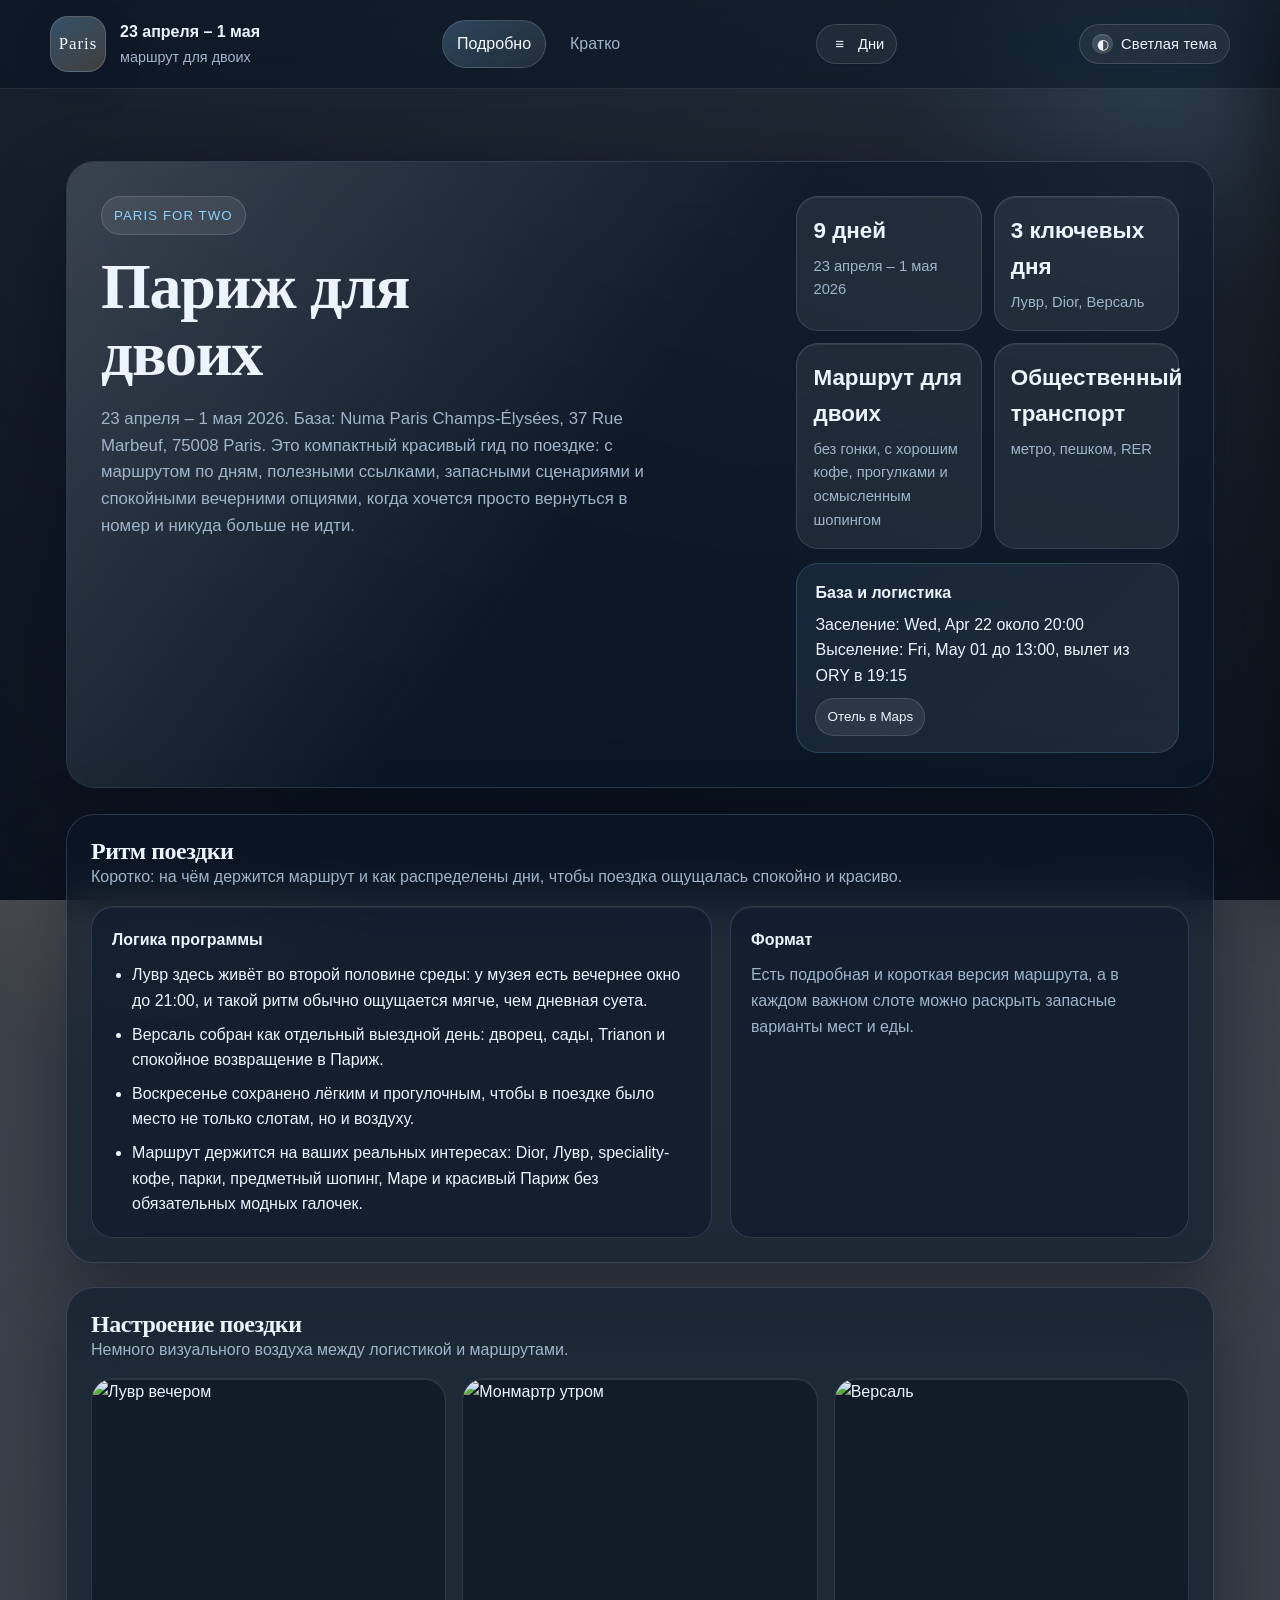
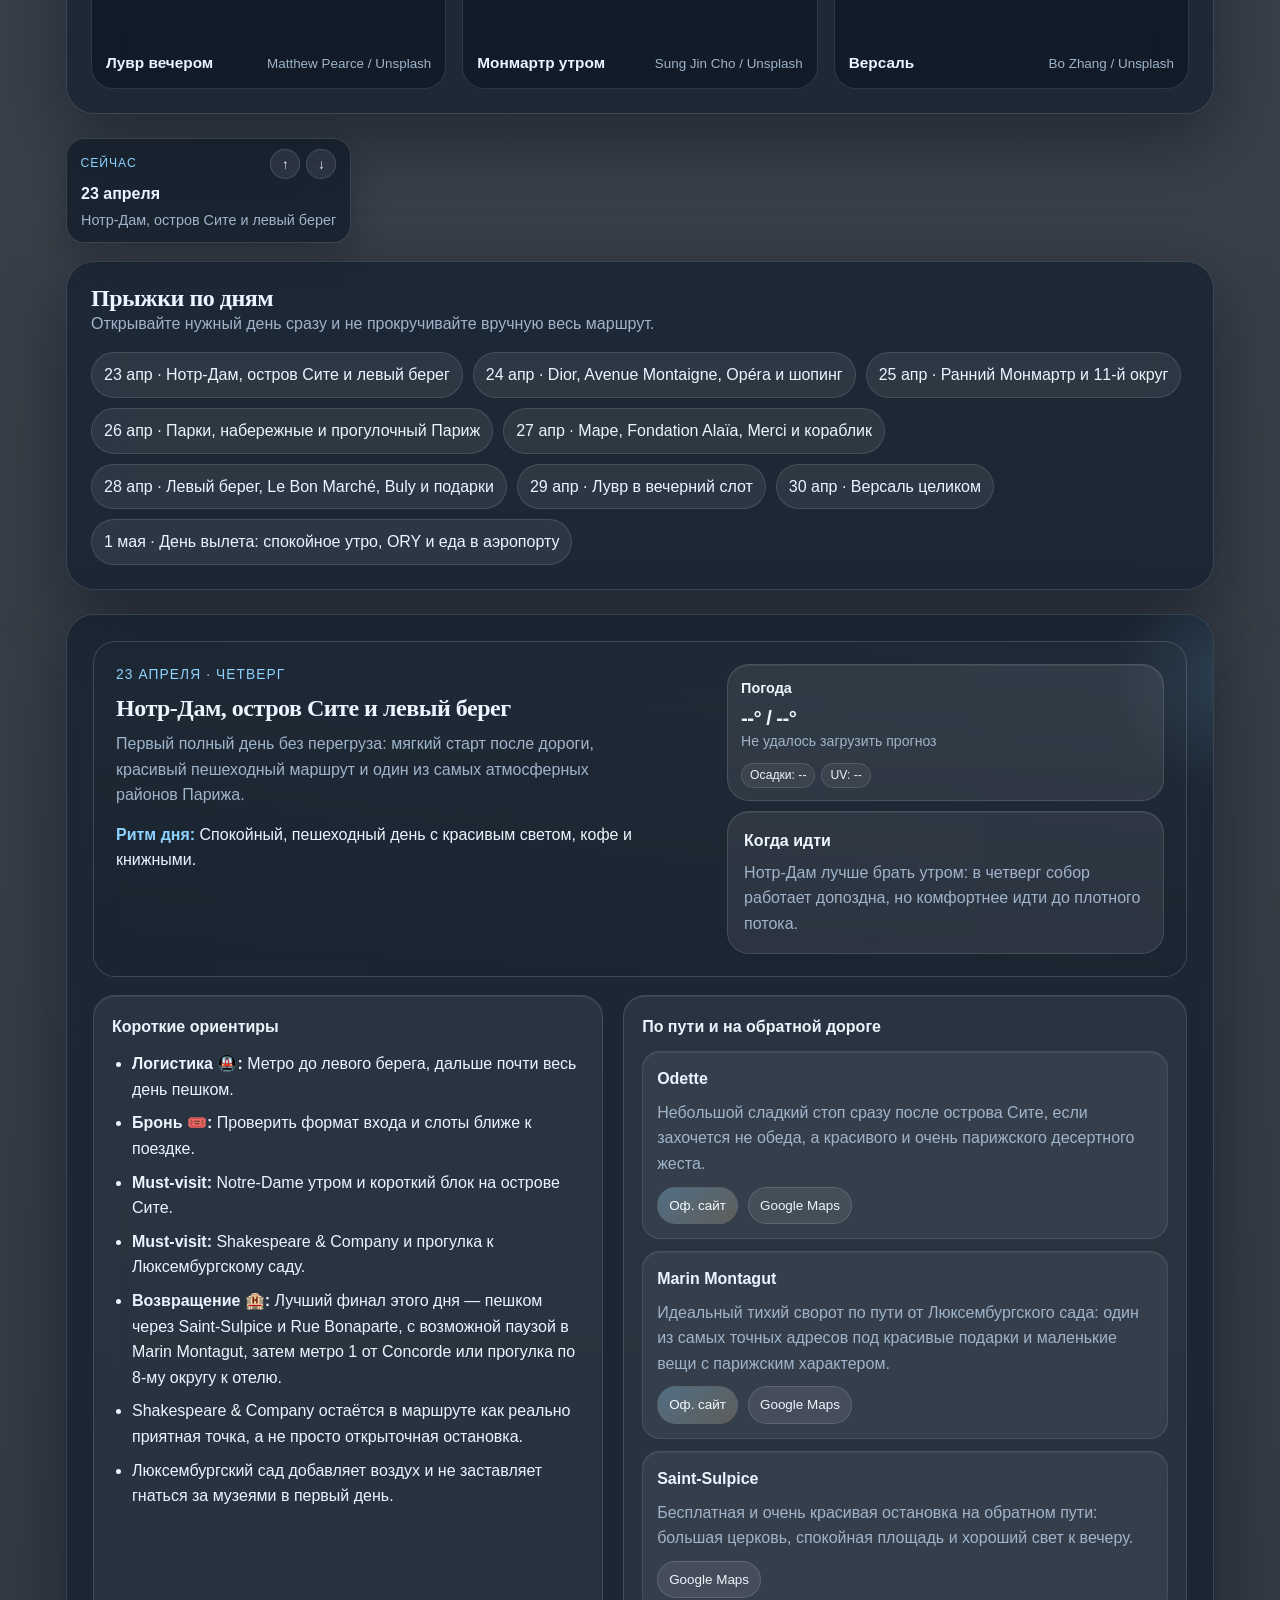
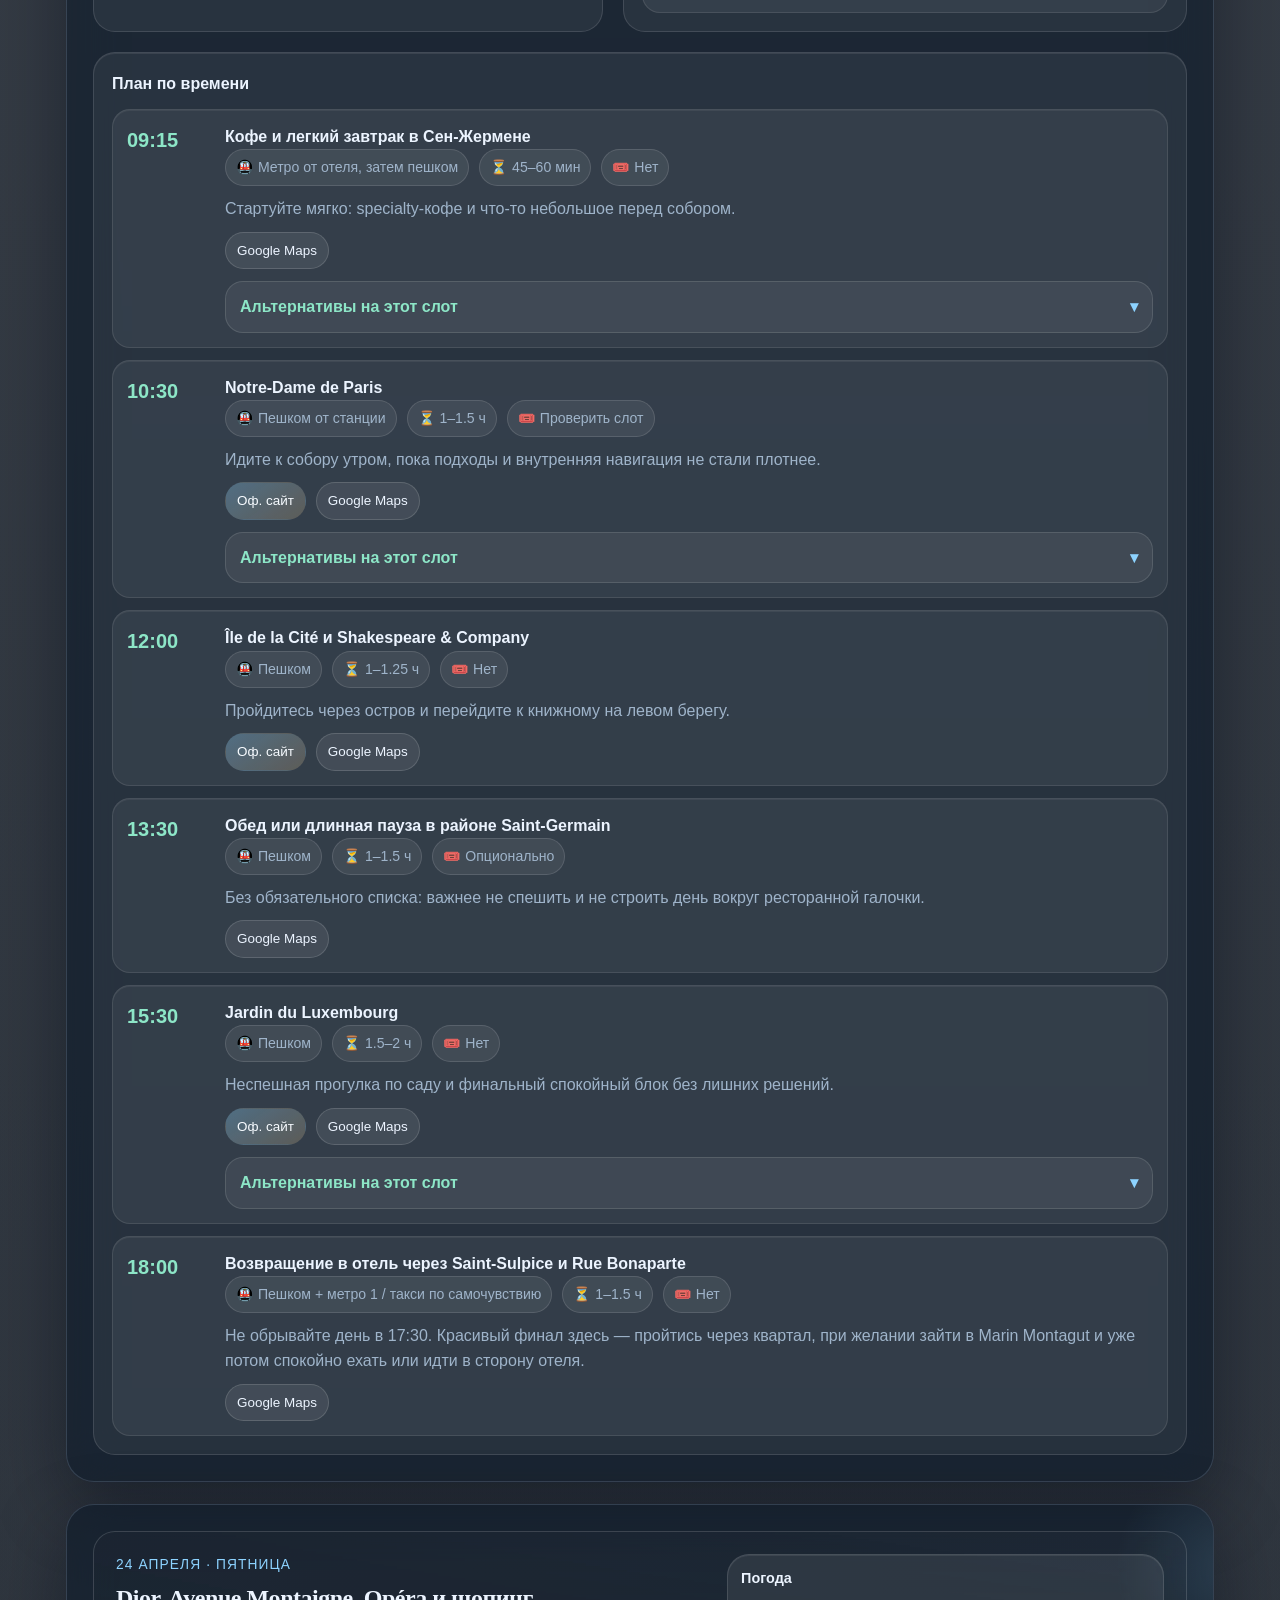
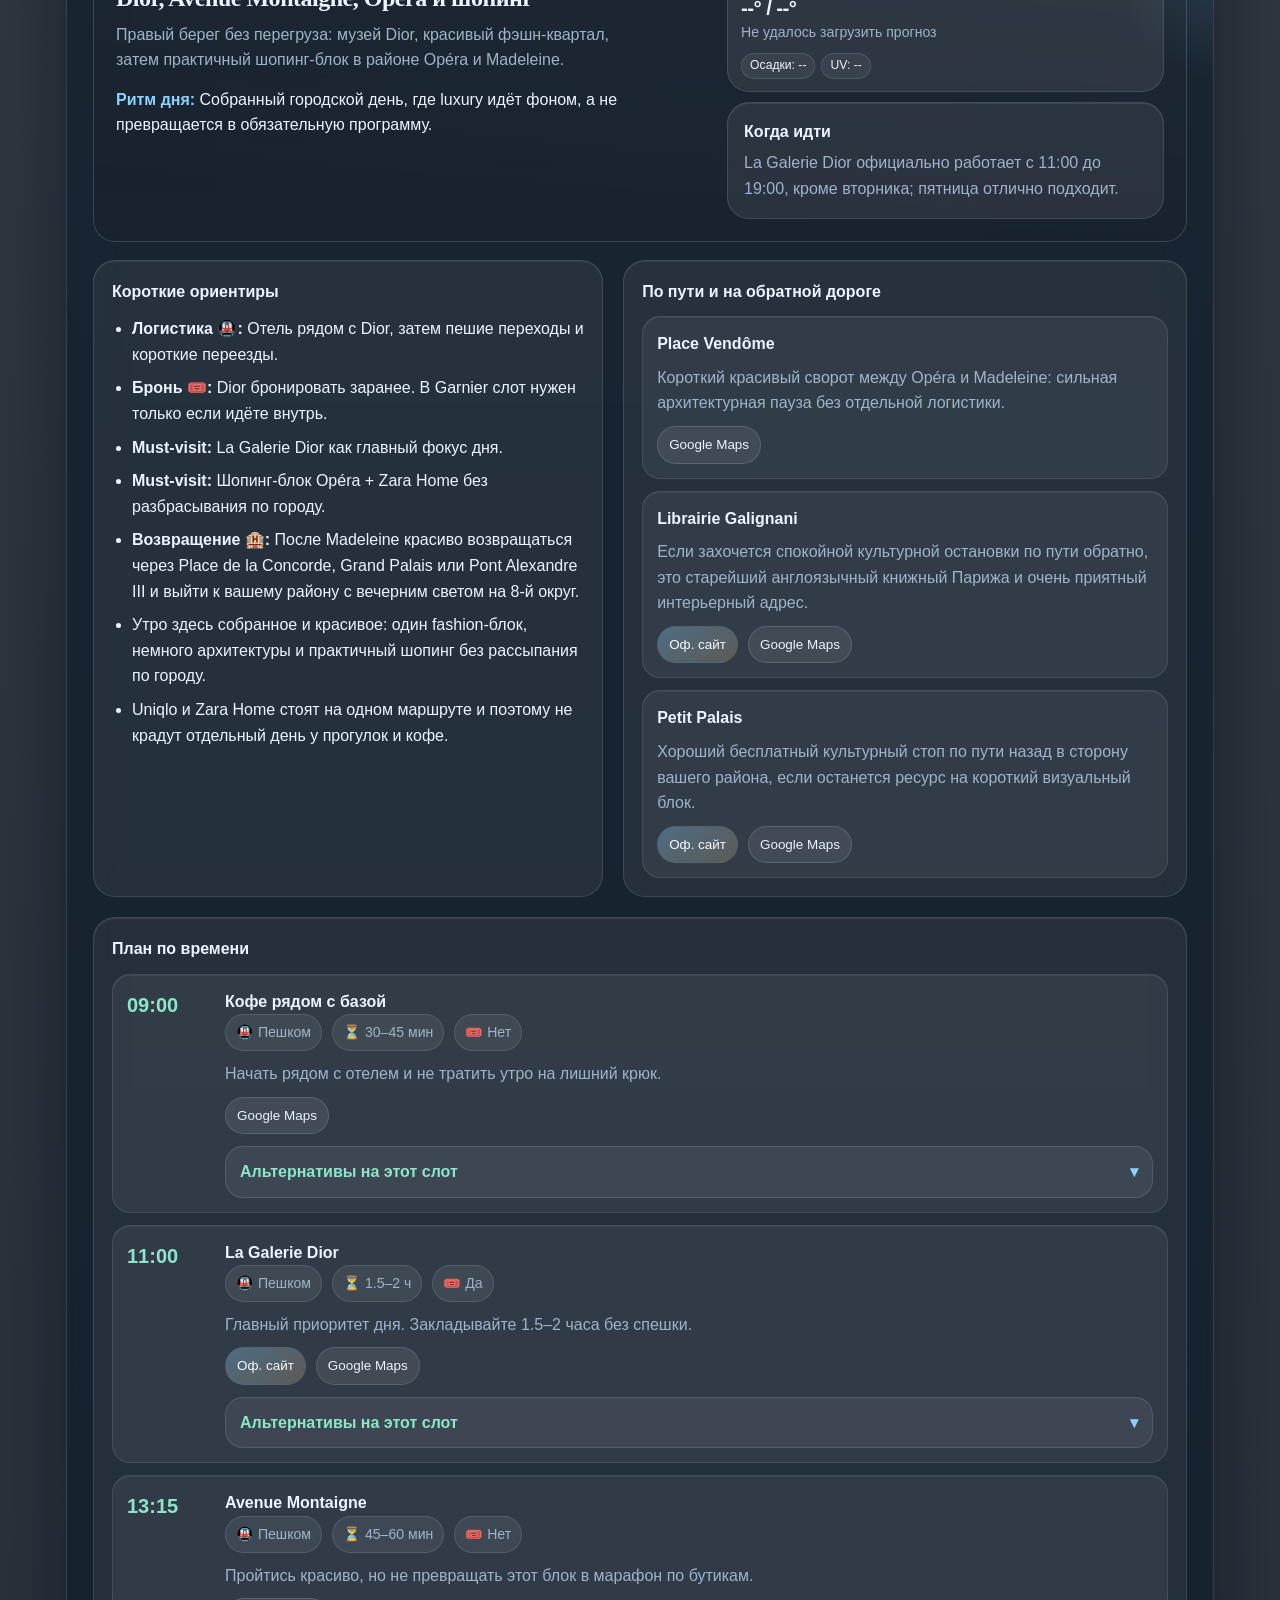
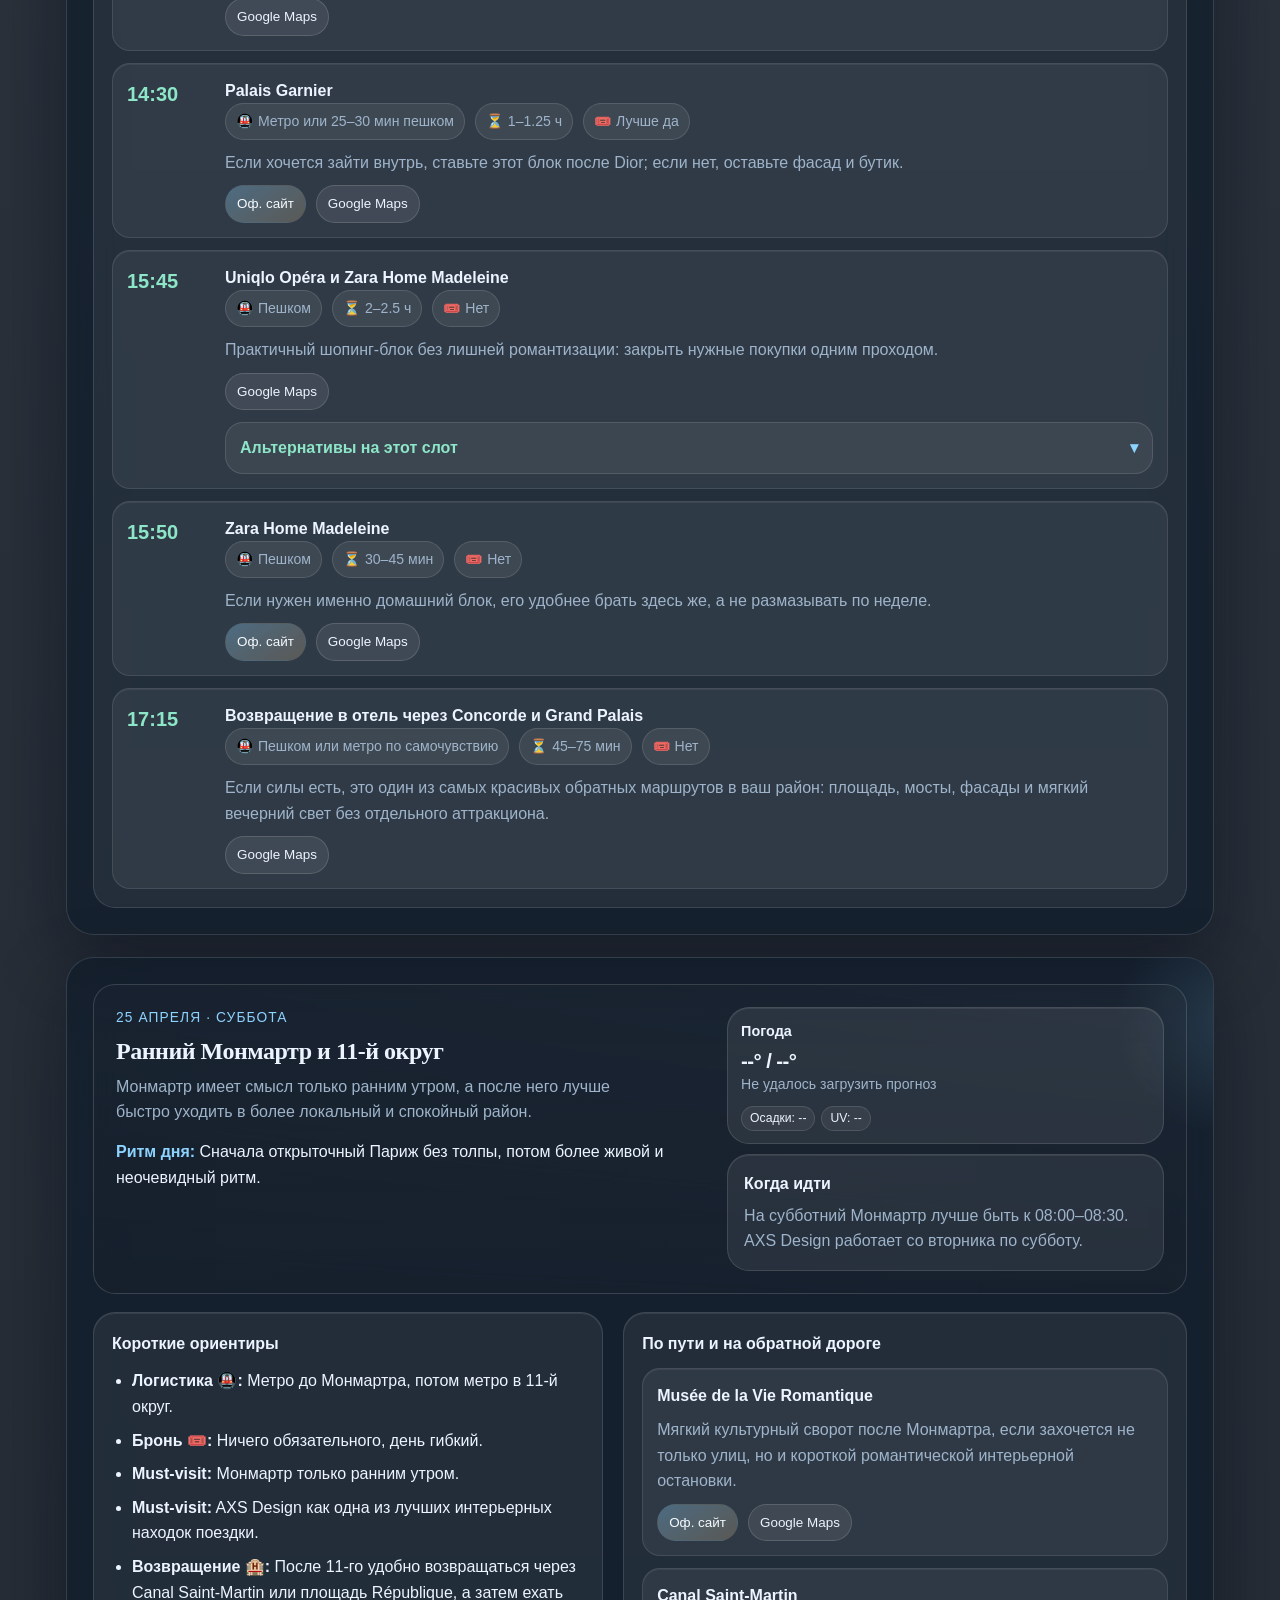
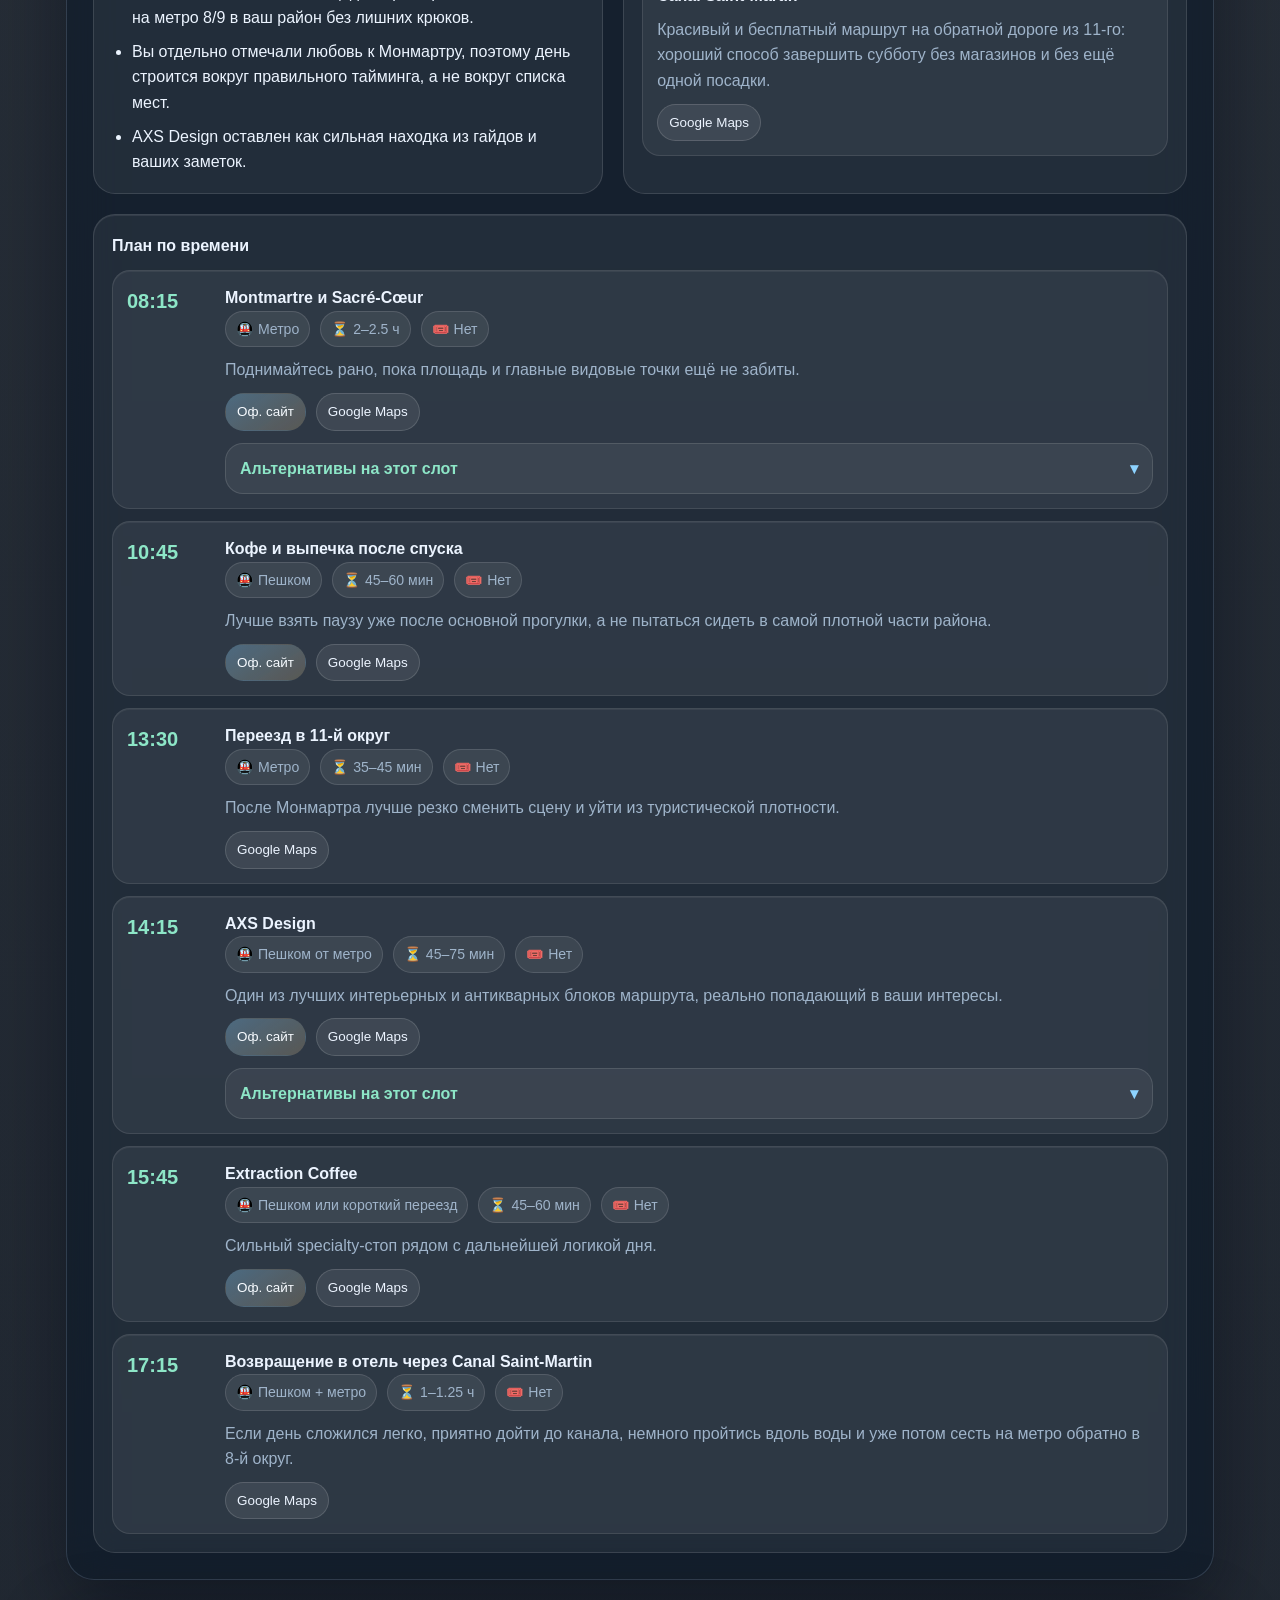
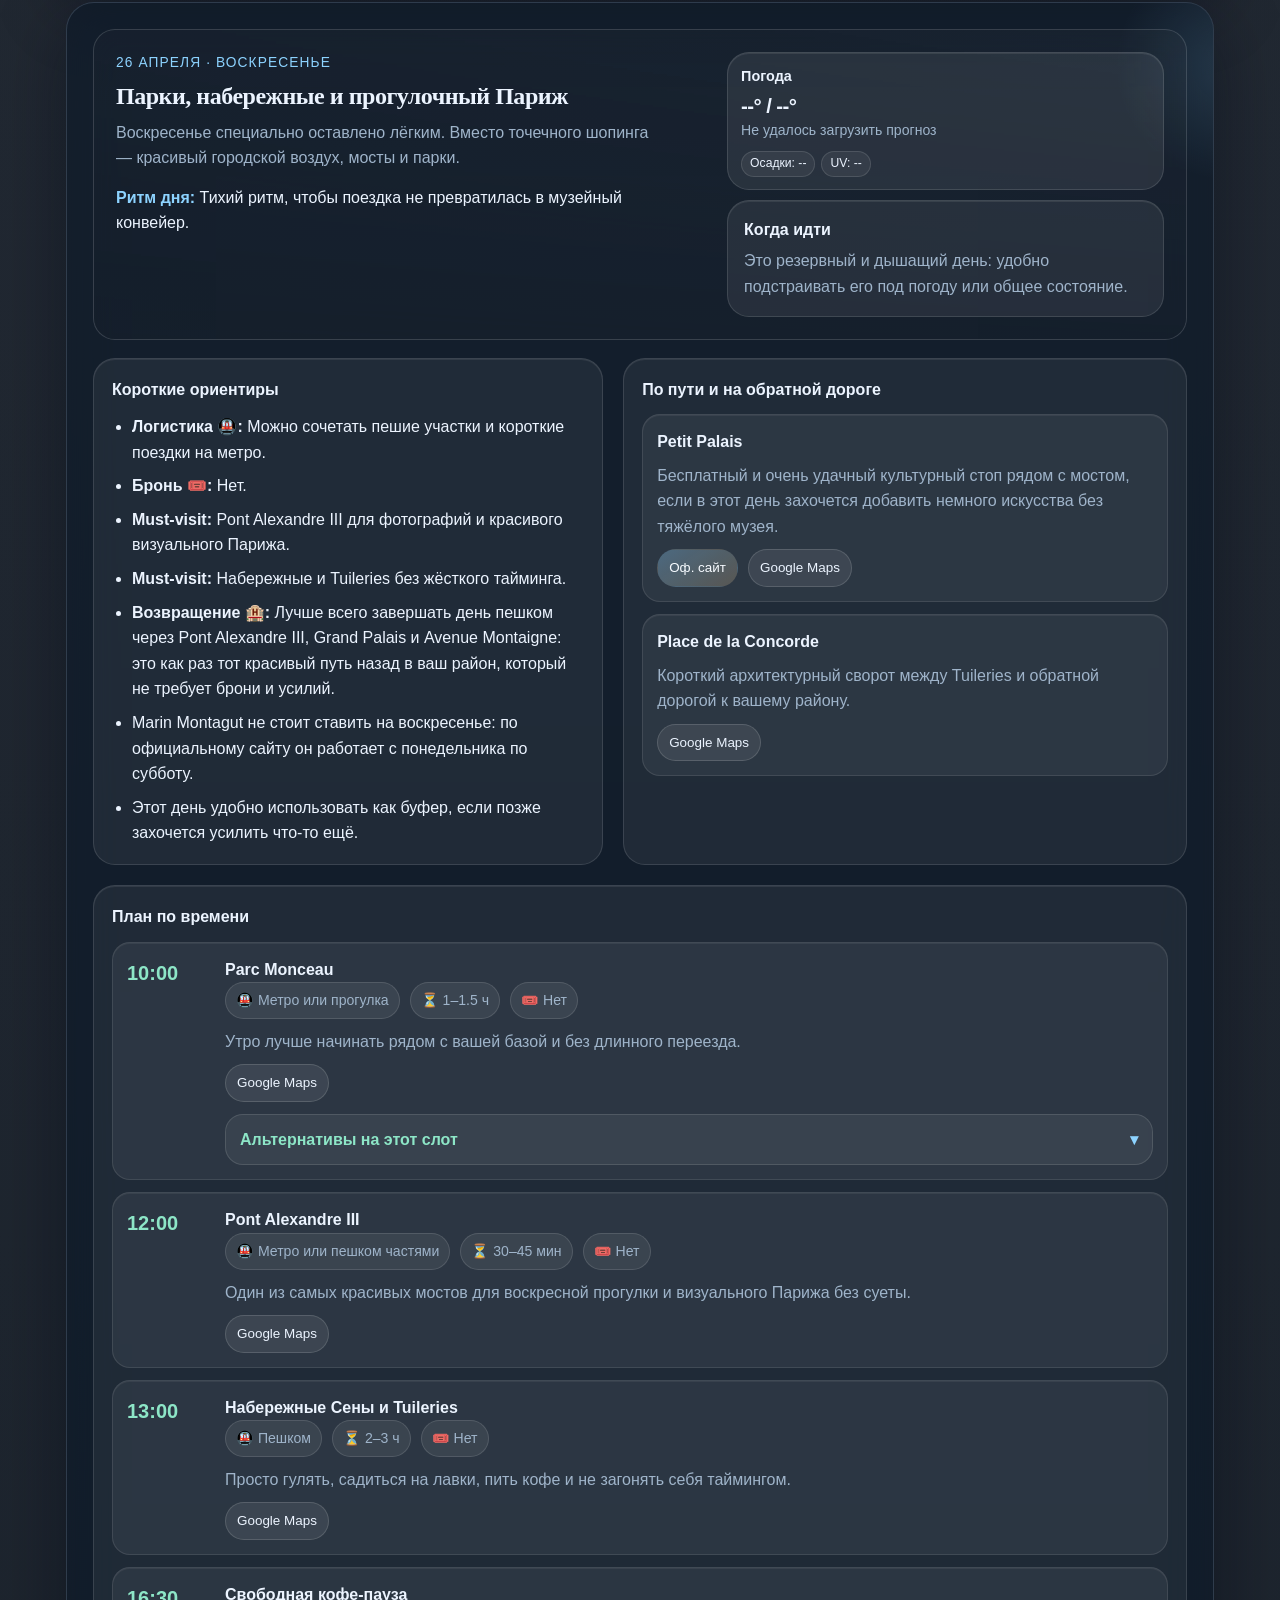
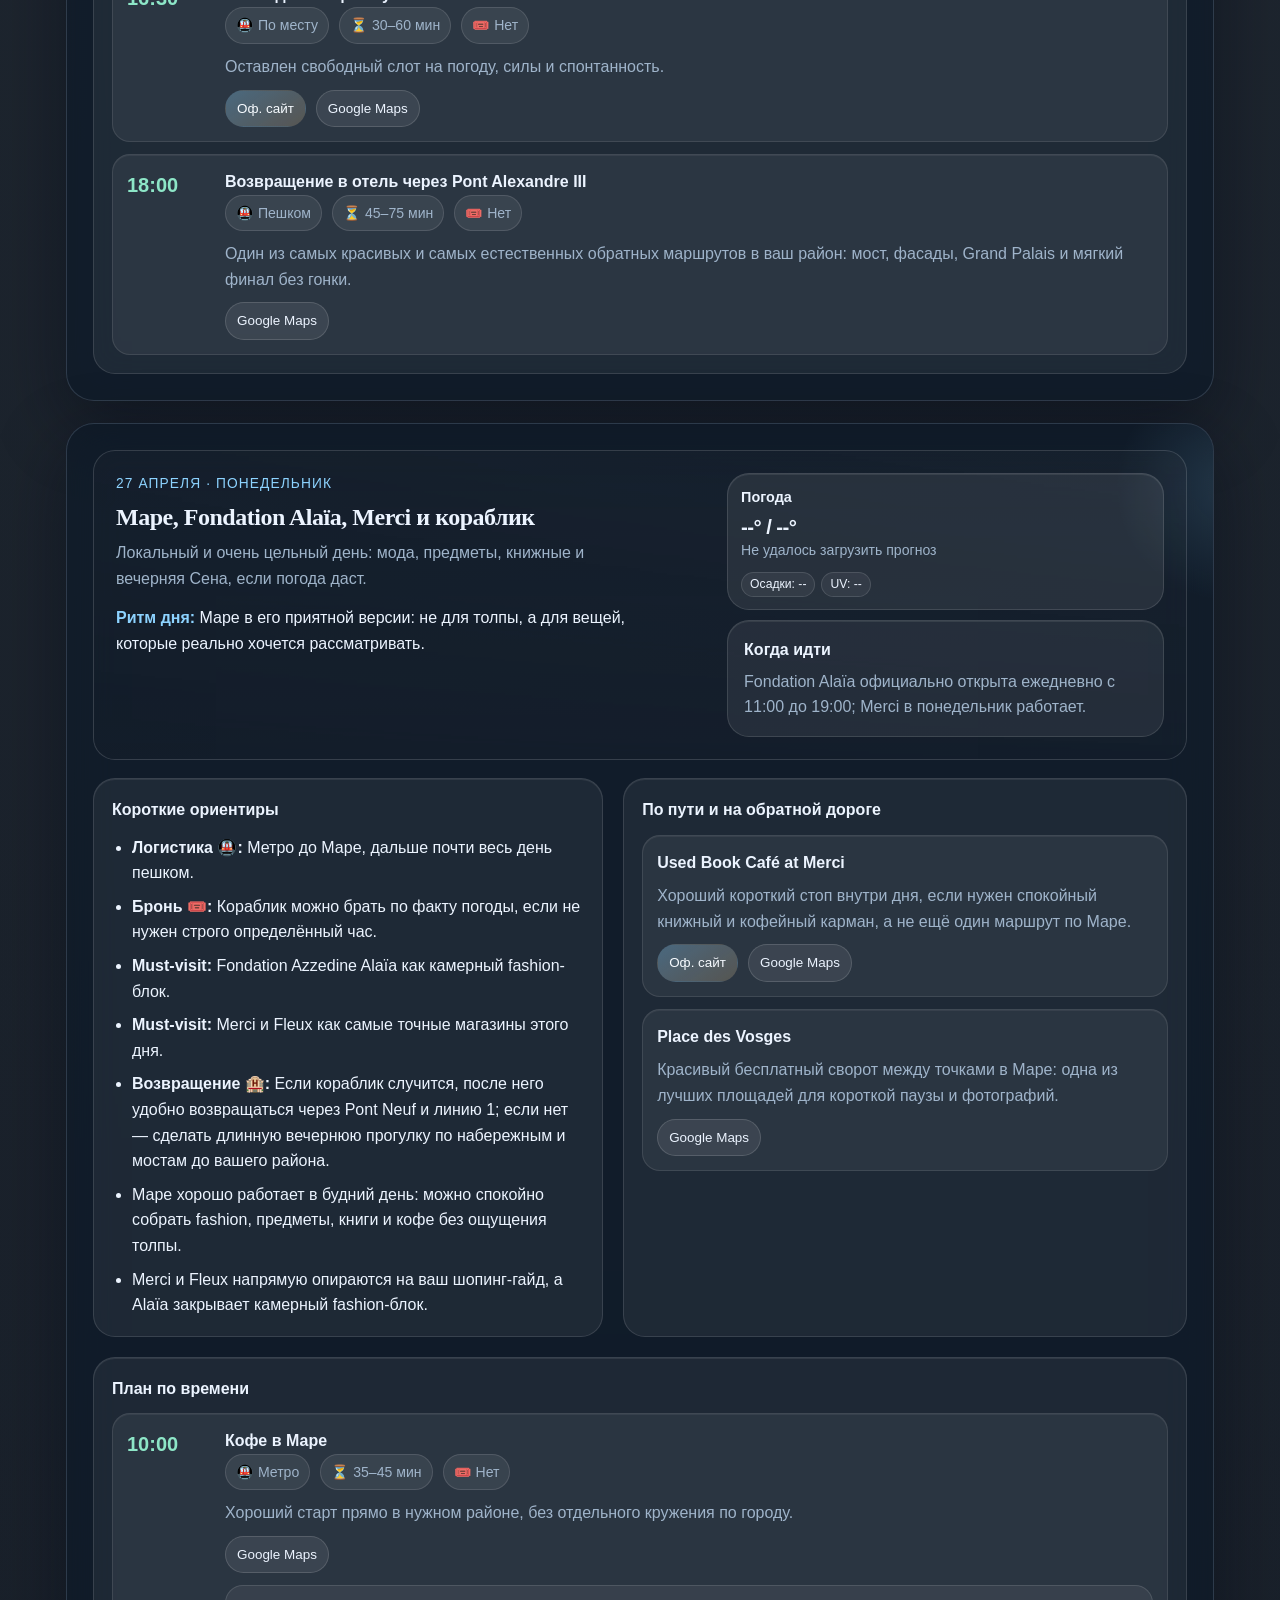
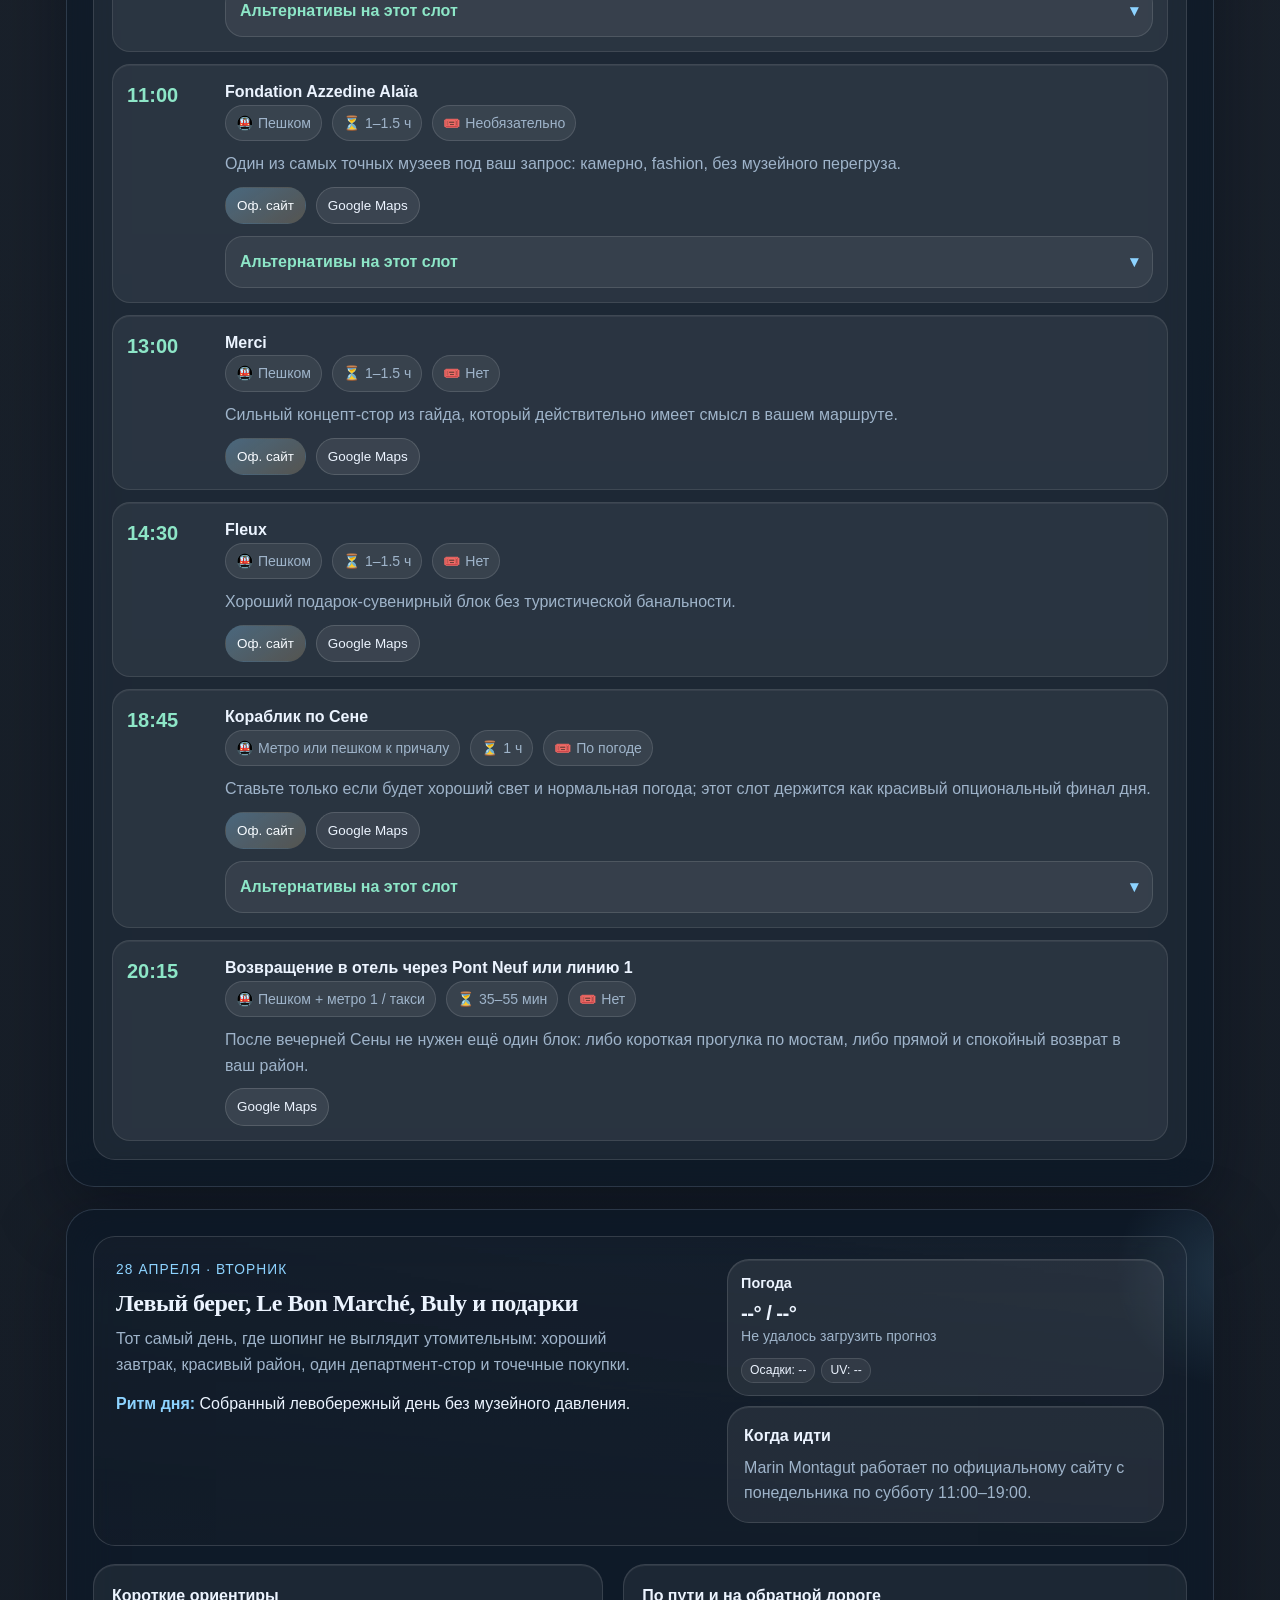
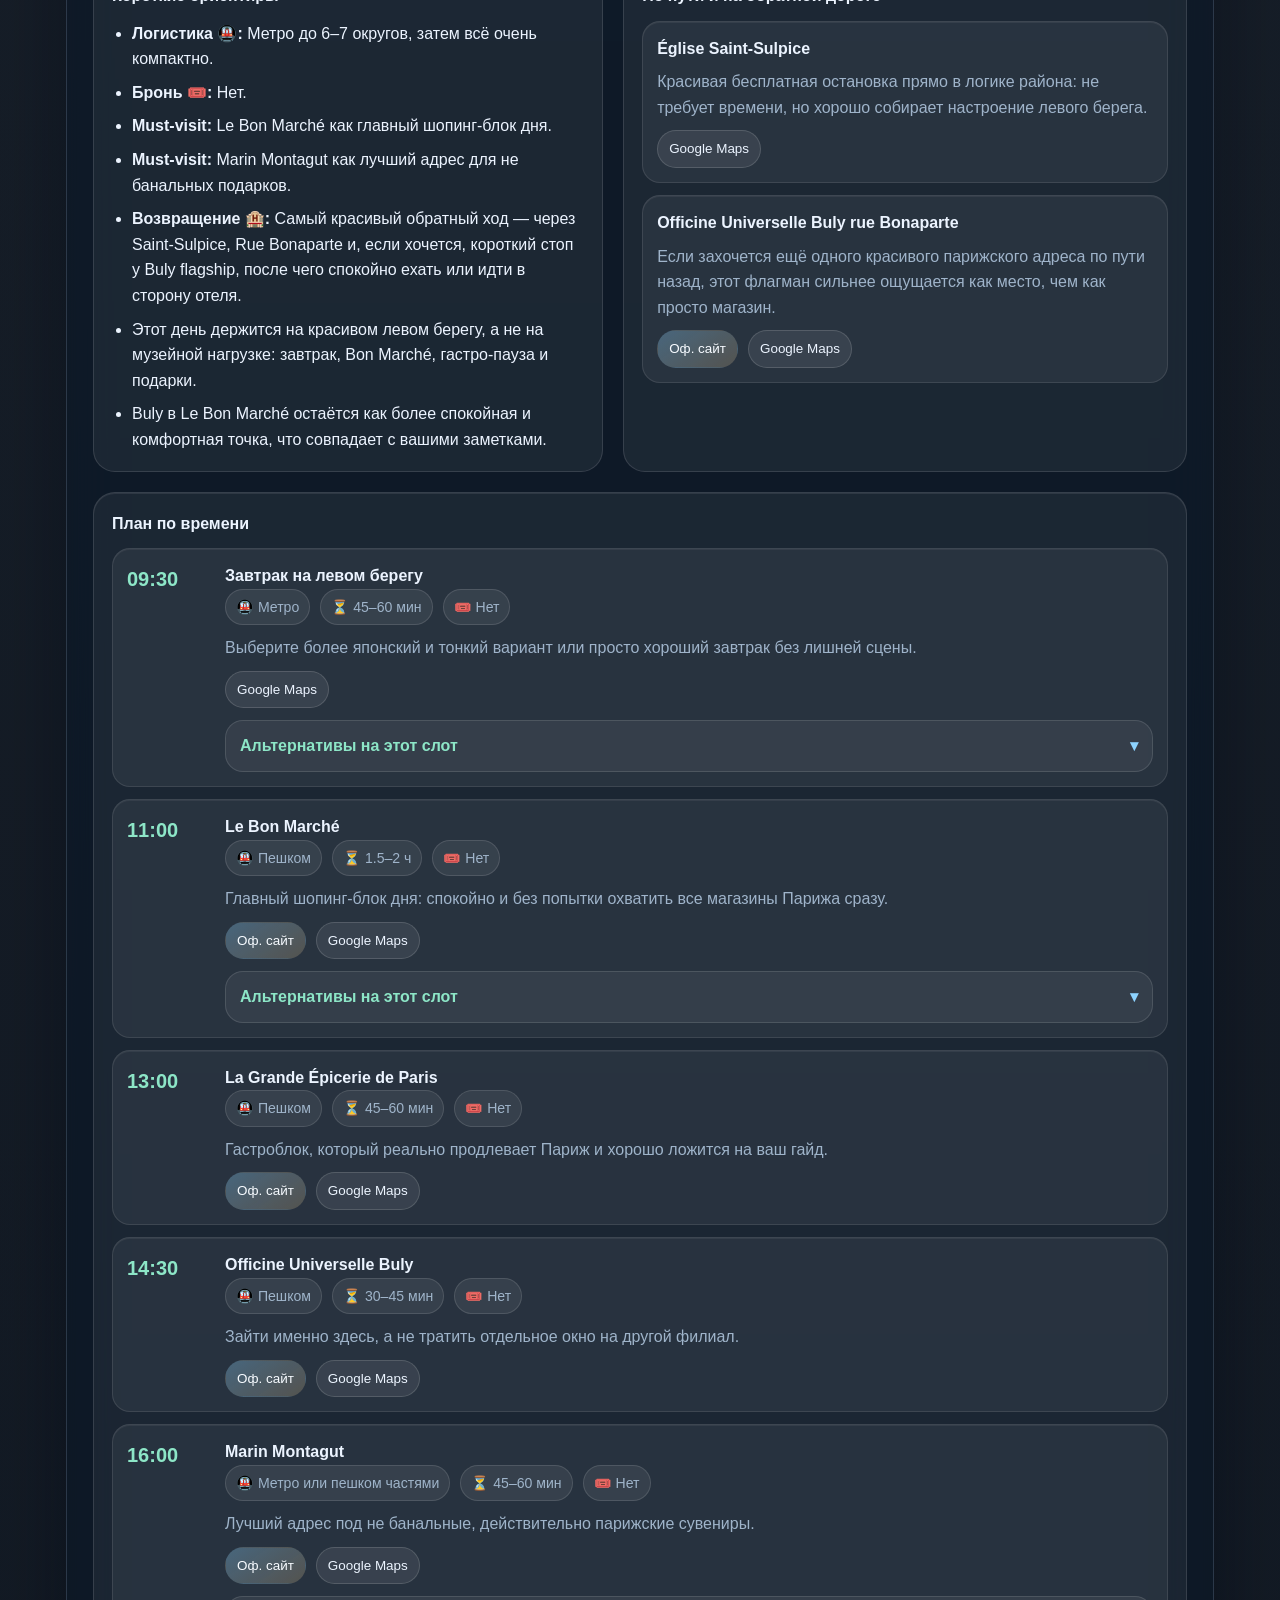
==== paris_trip_site/index.html @ b342faf4 "Prepare Paris trip site for GitHub Pages" ====
<!doctype html>
<html lang="ru">
<head>
  <meta charset="utf-8">
  <meta name="viewport" content="width=device-width, initial-scale=1">
  <title>Париж 23 апреля – 1 мая 2026 — подробный маршрут</title>
  <meta name="description" content="Подробный маршрут по Парижу на 23 апреля – 1 мая 2026: музеи, прогулки, кофе, шопинг, Версаль, день вылета и полезные ссылки.">
  <meta name="robots" content="noindex, nofollow, noarchive, nosnippet, noimageindex, notranslate">
  <meta name="googlebot" content="noindex, nofollow, noarchive, nosnippet, noimageindex">
  <meta name="referrer" content="no-referrer">
  <meta name="color-scheme" content="dark light">
  <meta name="theme-color" content="#0f1722" media="(prefers-color-scheme: dark)">
  <meta name="theme-color" content="#f7efe7" media="(prefers-color-scheme: light)">
  <meta property="og:title" content="Париж 23 апреля – 1 мая 2026">
  <meta property="og:description" content="Личный гид по Парижу: маршрут для двоих, музеи, прогулки, кофе, шопинг и Версаль.">
  <meta property="og:type" content="website">
  <meta property="og:locale" content="ru_RU">
  <link rel="icon" href="favicon.svg" type="image/svg+xml">
  <script>
    (function () {
      try {
        document.documentElement.dataset.theme = localStorage.getItem("paris-theme") || "dark";
      } catch (error) {
        document.documentElement.dataset.theme = "dark";
      }
    })();
  </script>
  <link rel="stylesheet" href="styles.css">
</head>
<body data-view="detailed">
  <div class="site-shell">
    <header class="site-header">
      <div class="nav-wrap">
        <a class="brand" href="index.html">
          <span class="brand-mark">Paris</span>
          <span class="brand-copy">
            <strong>23 апреля – 1 мая</strong>
            <span>маршрут для двоих</span>
          </span>
        </a>
        <nav class="top-nav" aria-label="Разделы">
          <a class="is-active" href="index.html">Подробно</a>
          <a href="route-notes.html">Кратко</a>
        </nav>
        <button class="days-toggle" type="button" id="days-toggle" aria-label="Открыть меню по дням" aria-controls="days-drawer">
          <span class="days-toggle-icon" aria-hidden="true">≡</span>
          <span class="days-toggle-text">Дни</span>
        </button>
        <button class="theme-toggle" type="button" id="theme-toggle" aria-label="Переключить тему">
          <span class="theme-toggle-icon" aria-hidden="true">◐</span>
          <span class="theme-toggle-text">Светлая тема</span>
        </button>
      </div>
    </header>

    <main id="app"></main>
  </div>

  <script src="trip-data.js"></script>
  <script src="app.js"></script>
</body>
</html>
---- paris_trip_site/styles.css ----
:root {
  --bg: #07111d;
  --bg-2: #0d1b2b;
  --card: rgba(12, 24, 39, 0.56);
  --card-strong: rgba(16, 29, 47, 0.72);
  --line: rgba(201, 223, 255, 0.16);
  --line-strong: rgba(201, 223, 255, 0.28);
  --text: #ecf4ff;
  --muted: #9fb4ca;
  --accent: #8dd3ff;
  --accent-2: #f1c78a;
  --accent-3: #8de6c7;
  --shadow: 0 24px 70px rgba(1, 8, 20, 0.42);
  --radius-xl: 28px;
  --radius-lg: 22px;
  --radius-md: 16px;
  --radius-sm: 12px;
  --max: 1180px;
}

:root[data-theme="light"] {
  --bg: #f4efe8;
  --bg-2: #efe4d5;
  --card: rgba(255, 250, 244, 0.74);
  --card-strong: rgba(255, 247, 239, 0.9);
  --line: rgba(95, 58, 34, 0.24);
  --line-strong: rgba(95, 58, 34, 0.34);
  --text: #241914;
  --muted: #66544b;
  --accent: #6daee6;
  --accent-2: #d8a16d;
  --accent-3: #295b50;
  --shadow: 0 24px 60px rgba(62, 31, 18, 0.12);
}

* {
  box-sizing: border-box;
}

html {
  scroll-behavior: smooth;
}

body {
  margin: 0;
  color: var(--text);
  background:
    linear-gradient(180deg, rgba(3, 10, 20, 0.34), rgba(3, 10, 20, 0.8)),
    radial-gradient(circle at 16% 18%, rgba(141, 211, 255, 0.16), transparent 0 28%),
    radial-gradient(circle at 88% 14%, rgba(241, 199, 138, 0.12), transparent 0 24%),
    linear-gradient(180deg, rgba(7, 17, 29, 0.65), rgba(7, 17, 29, 0.92)),
    url("https://images.unsplash.com/photo-1502602898657-3e91760cbb34?auto=format&fit=crop&w=2000&q=80") center / cover fixed no-repeat;
  font-family: "Avenir Next", "Segoe UI", "Helvetica Neue", Arial, sans-serif;
  line-height: 1.6;
  min-height: 100vh;
  overflow-x: hidden;
}

:root[data-theme="light"] body {
  background:
    linear-gradient(180deg, rgba(255, 249, 242, 0.3), rgba(241, 232, 218, 0.68)),
    radial-gradient(circle at 16% 18%, rgba(109, 174, 230, 0.18), transparent 0 28%),
    radial-gradient(circle at 88% 14%, rgba(216, 161, 109, 0.14), transparent 0 24%),
    linear-gradient(180deg, rgba(244, 239, 232, 0.62), rgba(234, 220, 202, 0.82)),
    url("https://images.unsplash.com/photo-1499856871958-5b9627545d1a?auto=format&fit=crop&w=2000&q=80") center / cover fixed no-repeat;
}

body::before,
body::after {
  content: "";
  position: fixed;
  inset: auto;
  width: 36rem;
  height: 36rem;
  border-radius: 50%;
  filter: blur(24px);
  opacity: 0.72;
  pointer-events: none;
  z-index: 0;
  animation: drift 18s ease-in-out infinite alternate;
}

body::before {
  top: -12rem;
  right: -10rem;
  background: radial-gradient(circle, rgba(141, 211, 255, 0.34), transparent 62%);
}

:root[data-theme="light"] body::before {
  background: radial-gradient(circle, rgba(109, 174, 230, 0.28), transparent 62%);
}

body::after {
  bottom: -14rem;
  left: -8rem;
  background: radial-gradient(circle, rgba(241, 199, 138, 0.24), transparent 60%);
  animation-duration: 22s;
}

:root[data-theme="light"] body::after {
  background: radial-gradient(circle, rgba(216, 161, 109, 0.22), transparent 60%);
}

body > .site-shell::before {
  content: "";
  position: fixed;
  inset: 0;
  background:
    linear-gradient(180deg, rgba(4, 12, 24, 0.26), rgba(4, 12, 24, 0.78)),
    linear-gradient(90deg, rgba(8, 18, 32, 0.54), rgba(8, 18, 32, 0.24));
  pointer-events: none;
  z-index: -1;
}

:root[data-theme="light"] body > .site-shell::before {
  background:
    linear-gradient(180deg, rgba(255, 248, 240, 0.22), rgba(244, 236, 225, 0.62)),
    linear-gradient(90deg, rgba(255, 248, 240, 0.16), rgba(255, 248, 240, 0.02));
}

a {
  color: inherit;
  text-decoration: none;
}

.site-shell {
  position: relative;
  z-index: 1;
}

.site-header {
  position: sticky;
  top: 0;
  z-index: 40;
  backdrop-filter: blur(24px) saturate(160%);
  -webkit-backdrop-filter: blur(24px) saturate(160%);
  background: rgba(7, 16, 28, 0.46);
  border-bottom: 1px solid rgba(201, 223, 255, 0.12);
}

.nav-wrap,
.page-wrap {
  width: min(calc(100% - 32px), var(--max));
  margin: 0 auto;
}

.nav-wrap {
  display: flex;
  align-items: center;
  justify-content: space-between;
  gap: 16px;
  padding: 16px 0;
  flex-wrap: wrap;
}

.brand {
  display: inline-flex;
  align-items: center;
  gap: 14px;
}

.brand-mark {
  display: inline-flex;
  align-items: center;
  justify-content: center;
  width: 56px;
  height: 56px;
  border-radius: 18px;
  background: linear-gradient(145deg, rgba(141, 211, 255, 0.3), rgba(241, 199, 138, 0.22));
  color: #f5fbff;
  font-family: "Iowan Old Style", "Palatino Linotype", "Book Antiqua", serif;
  font-size: 1.05rem;
  letter-spacing: 0.06em;
  box-shadow: 0 14px 32px rgba(5, 15, 30, 0.34);
  border: 1px solid rgba(255, 255, 255, 0.16);
}

.brand-copy {
  display: grid;
  gap: 2px;
}

.brand-copy strong {
  font-size: 1rem;
}

.brand-copy span {
  color: var(--muted);
  font-size: 0.9rem;
}

.top-nav {
  display: flex;
  align-items: center;
  gap: 10px;
  flex-wrap: wrap;
}

.top-nav a {
  padding: 10px 14px;
  border-radius: 999px;
  color: var(--muted);
  transition: transform 180ms ease, background 180ms ease, color 180ms ease;
}

.top-nav a:hover,
.top-nav a:focus-visible {
  background: rgba(255, 255, 255, 0.08);
  color: var(--text);
  transform: translateY(-1px);
}

.top-nav a.is-active {
  background: linear-gradient(145deg, rgba(141, 211, 255, 0.24), rgba(255, 255, 255, 0.08));
  color: #f5fbff;
  border: 1px solid rgba(255, 255, 255, 0.14);
}

:root[data-theme="light"] .site-header {
  background: rgba(251, 247, 241, 0.5);
  border-bottom: 1px solid rgba(95, 58, 34, 0.08);
}

:root[data-theme="light"] .brand-mark {
  background: linear-gradient(145deg, rgba(109, 174, 230, 0.3), rgba(216, 161, 109, 0.24));
  color: #fffaf5;
  border-color: rgba(255, 255, 255, 0.28);
}

:root[data-theme="light"] .top-nav a:hover,
:root[data-theme="light"] .top-nav a:focus-visible {
  background: rgba(255, 255, 255, 0.58);
}

:root[data-theme="light"] .top-nav a.is-active {
  background: linear-gradient(145deg, rgba(109, 174, 230, 0.22), rgba(255, 255, 255, 0.7));
  color: #241914;
  border: 1px solid rgba(95, 58, 34, 0.1);
}

.theme-toggle {
  display: inline-flex;
  align-items: center;
  gap: 8px;
  padding: 9px 12px;
  border-radius: 999px;
  border: 1px solid rgba(255, 255, 255, 0.14);
  background: rgba(255, 255, 255, 0.08);
  color: var(--text);
  cursor: pointer;
  transition: transform 180ms ease, background 180ms ease, border-color 180ms ease, box-shadow 180ms ease;
  backdrop-filter: blur(18px) saturate(140%);
  -webkit-backdrop-filter: blur(18px) saturate(140%);
  letter-spacing: 0.01em;
}

.theme-toggle:hover,
.theme-toggle:focus-visible {
  transform: translateY(-1px);
  background: rgba(255, 255, 255, 0.14);
  border-color: rgba(141, 211, 255, 0.34);
  box-shadow: 0 10px 24px rgba(0, 9, 20, 0.24);
}

.theme-toggle-icon {
  display: inline-flex;
  align-items: center;
  justify-content: center;
  width: 1.3rem;
  height: 1.3rem;
  border-radius: 999px;
  background: linear-gradient(145deg, rgba(141, 211, 255, 0.22), rgba(241, 199, 138, 0.18));
  font-size: 0.86rem;
  box-shadow: inset 0 1px 0 rgba(255, 255, 255, 0.18);
}

.theme-toggle-text {
  white-space: nowrap;
  font-size: 0.92rem;
}

:root[data-theme="light"] .theme-toggle {
  border-color: rgba(95, 58, 34, 0.12);
  background: rgba(255, 255, 255, 0.58);
}

:root[data-theme="light"] .theme-toggle:hover,
:root[data-theme="light"] .theme-toggle:focus-visible {
  background: rgba(255, 255, 255, 0.78);
  border-color: rgba(109, 174, 230, 0.28);
  box-shadow: 0 10px 24px rgba(62, 31, 18, 0.12);
}

.days-toggle {
  display: none;
  align-items: center;
  gap: 8px;
  padding: 9px 12px;
  border-radius: 999px;
  border: 1px solid rgba(255, 255, 255, 0.14);
  background: rgba(255, 255, 255, 0.08);
  color: var(--text);
  cursor: pointer;
  transition: transform 180ms ease, background 180ms ease, border-color 180ms ease, box-shadow 180ms ease;
  backdrop-filter: blur(18px) saturate(140%);
  -webkit-backdrop-filter: blur(18px) saturate(140%);
}

.days-toggle:hover,
.days-toggle:focus-visible {
  transform: translateY(-1px);
  background: rgba(255, 255, 255, 0.14);
  border-color: rgba(141, 211, 255, 0.34);
  box-shadow: 0 10px 24px rgba(0, 9, 20, 0.24);
}

.days-toggle-icon {
  display: inline-flex;
  align-items: center;
  justify-content: center;
  width: 1.3rem;
  height: 1.3rem;
  font-size: 0.95rem;
}

.days-toggle-text {
  white-space: nowrap;
  font-size: 0.92rem;
}

:root[data-theme="light"] .days-toggle {
  border-color: rgba(95, 58, 34, 0.12);
  background: rgba(255, 255, 255, 0.58);
}

:root[data-theme="light"] .days-toggle:hover,
:root[data-theme="light"] .days-toggle:focus-visible {
  background: rgba(255, 255, 255, 0.78);
  border-color: rgba(109, 174, 230, 0.28);
  box-shadow: 0 10px 24px rgba(62, 31, 18, 0.12);
}

body[data-view="detailed"] .days-toggle {
  display: inline-flex;
}

.days-drawer-backdrop {
  position: fixed;
  inset: 0;
  z-index: 50;
  background: rgba(7, 12, 19, 0.52);
  backdrop-filter: blur(10px);
  -webkit-backdrop-filter: blur(10px);
}

.days-drawer {
  position: fixed;
  inset: 0 0 0 auto;
  z-index: 60;
  width: min(86vw, 360px);
  padding: 18px;
  background: rgba(13, 20, 32, 0.88);
  border-left: 1px solid rgba(255, 255, 255, 0.12);
  box-shadow: -24px 0 60px rgba(0, 0, 0, 0.36);
  transform: translateX(100%);
  transition: transform 220ms ease;
  backdrop-filter: blur(24px) saturate(140%);
  -webkit-backdrop-filter: blur(24px) saturate(140%);
}

.days-drawer[aria-hidden="false"] {
  transform: translateX(0);
}

.days-drawer-head {
  display: flex;
  align-items: center;
  justify-content: space-between;
  gap: 12px;
  margin-bottom: 16px;
}

.days-drawer-head strong {
  font-size: 1rem;
}

.days-drawer-close {
  display: inline-flex;
  align-items: center;
  justify-content: center;
  width: 2rem;
  height: 2rem;
  border: 1px solid rgba(255, 255, 255, 0.12);
  border-radius: 999px;
  background: rgba(255, 255, 255, 0.06);
  color: var(--text);
  cursor: pointer;
}

.days-drawer-list {
  display: grid;
  gap: 10px;
}

.days-drawer-link {
  display: grid;
  gap: 3px;
  padding: 12px 13px;
  border-radius: var(--radius-lg);
  border: 1px solid rgba(255, 255, 255, 0.1);
  background: rgba(255, 255, 255, 0.05);
  color: var(--text);
}

.days-drawer-link span {
  color: var(--muted);
  font-size: 0.82rem;
}

.days-drawer-link strong {
  font-size: 0.95rem;
}

:root[data-theme="light"] .days-drawer-backdrop {
  background: rgba(74, 54, 42, 0.24);
}

:root[data-theme="light"] .days-drawer {
  background: rgba(252, 247, 240, 0.92);
  border-left-color: rgba(95, 58, 34, 0.1);
  box-shadow: -24px 0 60px rgba(70, 44, 29, 0.16);
}

:root[data-theme="light"] .days-drawer-close,
:root[data-theme="light"] .days-drawer-link {
  border-color: rgba(95, 58, 34, 0.1);
  background: rgba(255, 255, 255, 0.66);
}

body.drawer-open {
  overflow: hidden;
}

.page-wrap {
  padding: 36px 0 60px;
}

.hero,
.panel,
.day-card,
.notes-card,
.compact-card {
  background: var(--card);
  border: 1px solid var(--line);
  box-shadow: var(--shadow);
  border-radius: var(--radius-xl);
  backdrop-filter: blur(24px) saturate(135%);
  -webkit-backdrop-filter: blur(24px) saturate(135%);
}

.hero {
  position: relative;
  overflow: hidden;
  padding: 34px;
  margin-bottom: 26px;
}

.hero::before {
  content: "";
  position: absolute;
  inset: 0;
  background:
    linear-gradient(125deg, rgba(255, 255, 255, 0.18), transparent 48%),
    radial-gradient(circle at 78% 20%, rgba(241, 199, 138, 0.14), transparent 0 28%);
  pointer-events: none;
}

.hero-grid {
  position: relative;
  display: grid;
  grid-template-columns: 1.4fr 0.8fr;
  gap: 26px;
}

.eyebrow {
  display: inline-flex;
  align-items: center;
  gap: 8px;
  padding: 8px 12px;
  border-radius: 999px;
  background: rgba(255, 255, 255, 0.08);
  border: 1px solid rgba(255, 255, 255, 0.14);
  color: var(--accent);
  font-size: 0.83rem;
  letter-spacing: 0.08em;
  text-transform: uppercase;
}

.hero h1,
.panel h2,
.day-card h2,
.compact-card h2 {
  margin: 0;
  font-family: "Iowan Old Style", "Palatino Linotype", "Book Antiqua", serif;
  font-weight: 700;
  line-height: 1.05;
  letter-spacing: -0.02em;
}

.hero h1 {
  margin-top: 18px;
  font-size: clamp(2.5rem, 5vw, 4.45rem);
  max-width: 12ch;
}

.hero-lead {
  max-width: 62ch;
  margin: 18px 0 0;
  color: var(--muted);
  font-size: 1.05rem;
}

.hero-sidebar {
  display: grid;
  gap: 14px;
  align-content: start;
}

.stats {
  display: grid;
  grid-template-columns: repeat(2, minmax(0, 1fr));
  gap: 12px;
}

.stat {
  background: rgba(255, 255, 255, 0.07);
  border: 1px solid rgba(255, 255, 255, 0.12);
  border-radius: var(--radius-lg);
  padding: 16px;
  box-shadow: inset 0 1px 0 rgba(255, 255, 255, 0.08);
}

.stat strong {
  display: block;
  font-size: 1.4rem;
}

.stat span {
  display: block;
  margin-top: 6px;
  color: var(--muted);
  font-size: 0.92rem;
}

.hero-note {
  padding: 16px 18px;
  border-radius: var(--radius-lg);
  background: linear-gradient(135deg, rgba(141, 211, 255, 0.08), rgba(255, 255, 255, 0.08));
  border: 1px solid rgba(141, 211, 255, 0.18);
  color: var(--text);
}

.hero-note strong {
  display: block;
  margin-bottom: 6px;
}

.panel {
  padding: 24px;
  margin-bottom: 24px;
}

.panel-header {
  display: flex;
  justify-content: space-between;
  gap: 12px;
  align-items: end;
  margin-bottom: 16px;
}

.panel-header p,
.panel p.muted,
.muted {
  margin: 0;
  color: var(--muted);
}

.chips,
.day-links,
.meta-list,
.jump-nav {
  display: flex;
  flex-wrap: wrap;
  gap: 10px;
}

.chip,
.jump-link,
.mini-pill {
  display: inline-flex;
  align-items: center;
  gap: 8px;
  padding: 9px 12px;
  border-radius: 999px;
  border: 1px solid rgba(255, 255, 255, 0.12);
  background: rgba(255, 255, 255, 0.07);
  color: var(--text);
  transition: transform 180ms ease, border-color 180ms ease, background 180ms ease;
}

.jump-link:hover,
.chip:hover,
.mini-pill:hover {
  transform: translateY(-1px);
  border-color: rgba(141, 211, 255, 0.34);
  background: rgba(255, 255, 255, 0.12);
}

.photo-grid,
.comfort-grid {
  display: grid;
  gap: 16px;
}

.photo-grid {
  grid-template-columns: repeat(3, minmax(0, 1fr));
}

.photo-card {
  margin: 0;
  overflow: hidden;
  border-radius: 22px;
  border: 1px solid rgba(255, 255, 255, 0.12);
  background: rgba(9, 19, 32, 0.58);
  box-shadow: inset 0 1px 0 rgba(255, 255, 255, 0.1);
}

.photo-card img {
  display: block;
  width: 100%;
  height: 260px;
  object-fit: cover;
}

.photo-card figcaption {
  display: flex;
  align-items: center;
  justify-content: space-between;
  gap: 12px;
  padding: 12px 14px;
}

.photo-card figcaption strong {
  font-size: 0.96rem;
}

.photo-card figcaption a {
  color: var(--muted);
  font-size: 0.84rem;
}

.edit-grid {
  display: grid;
  grid-template-columns: 1.15fr 0.85fr;
  gap: 18px;
}

.edit-box {
  padding: 20px;
  border-radius: var(--radius-lg);
  background: var(--card-strong);
  border: 1px solid rgba(255, 255, 255, 0.12);
  box-shadow: inset 0 1px 0 rgba(255, 255, 255, 0.08);
}

.edit-box h3 {
  margin: 0 0 10px;
  font-size: 1rem;
}

.edit-box code {
  display: inline-block;
  margin-top: 6px;
  padding: 4px 8px;
  background: rgba(4, 12, 24, 0.9);
  color: #eff7ff;
  border-radius: 10px;
}

.clean-list {
  margin: 0;
  padding-left: 20px;
}

.clean-list li + li {
  margin-top: 8px;
}

.day-stack {
  display: grid;
  gap: 22px;
}

.current-day-indicator {
  position: sticky;
  top: 96px;
  z-index: 25;
  display: inline-grid;
  gap: 2px;
  margin: 0 0 18px auto;
  padding: 10px 14px;
  min-width: 240px;
  border-radius: 18px;
  border: 1px solid rgba(255, 255, 255, 0.14);
  background: rgba(10, 21, 35, 0.62);
  box-shadow: 0 14px 34px rgba(0, 9, 20, 0.24);
  backdrop-filter: blur(20px) saturate(145%);
  -webkit-backdrop-filter: blur(20px) saturate(145%);
}

.current-day-head {
  display: flex;
  align-items: center;
  justify-content: space-between;
  gap: 12px;
}

.current-day-actions {
  display: inline-flex;
  gap: 6px;
}

.day-nav-button {
  display: inline-flex;
  align-items: center;
  justify-content: center;
  width: 30px;
  height: 30px;
  border-radius: 999px;
  border: 1px solid rgba(255, 255, 255, 0.14);
  background: rgba(255, 255, 255, 0.08);
  color: var(--text);
  cursor: pointer;
  transition: transform 180ms ease, background 180ms ease, border-color 180ms ease, opacity 180ms ease;
}

.day-nav-button:hover,
.day-nav-button:focus-visible {
  transform: translateY(-1px);
  background: rgba(255, 255, 255, 0.14);
  border-color: rgba(141, 211, 255, 0.34);
}

.day-nav-button:disabled {
  opacity: 0.35;
  cursor: default;
}

.current-day-indicator strong {
  font-size: 1rem;
}

.current-day-indicator span:last-child {
  color: var(--muted);
  font-size: 0.9rem;
}

.current-day-label {
  color: var(--accent);
  font-size: 0.76rem;
  letter-spacing: 0.08em;
  text-transform: uppercase;
}

:root[data-theme="light"] .current-day-indicator {
  border-color: rgba(95, 58, 34, 0.16);
  background: rgba(255, 251, 246, 0.76);
  box-shadow: 0 14px 30px rgba(62, 31, 18, 0.12);
}

:root[data-theme="light"] .day-nav-button {
  border-color: rgba(95, 58, 34, 0.16);
  background: rgba(255, 255, 255, 0.7);
}

.day-card {
  padding: 26px;
  position: relative;
  overflow: hidden;
}

.day-top.has-image,
.compact-card.has-image {
  position: relative;
  isolation: isolate;
}

.day-card::before {
  content: "";
  position: absolute;
  inset: auto -12% 100% auto;
  width: 240px;
  height: 240px;
  border-radius: 50%;
  background: radial-gradient(circle, rgba(141, 211, 255, 0.14), transparent 68%);
  transform: translateY(76%);
  pointer-events: none;
}

.day-top.has-image::after,
.compact-card.has-image::after {
  content: "";
  position: absolute;
  inset: 0;
  background:
    linear-gradient(180deg, rgba(6, 14, 24, 0.22), rgba(6, 14, 24, 0.78)),
    linear-gradient(90deg, rgba(6, 14, 24, 0.44), rgba(6, 14, 24, 0.12)),
    var(--day-image) center / cover no-repeat;
  opacity: 0.34;
  z-index: -1;
}

:root[data-theme="light"] .day-top.has-image::after,
:root[data-theme="light"] .compact-card.has-image::after {
  background:
    linear-gradient(180deg, rgba(255, 248, 240, 0.18), rgba(255, 248, 240, 0.72)),
    linear-gradient(90deg, rgba(255, 248, 240, 0.32), rgba(255, 248, 240, 0.06)),
    var(--day-image) center / cover no-repeat;
  opacity: 0.24;
}

:root[data-theme="light"] .panel,
:root[data-theme="light"] .day-card,
:root[data-theme="light"] .compact-card {
  border-color: rgba(95, 58, 34, 0.18);
  box-shadow:
    0 18px 42px rgba(62, 31, 18, 0.1),
    inset 0 1px 0 rgba(255, 255, 255, 0.28);
}

:root[data-theme="light"] .meta-card,
:root[data-theme="light"] .weather-card,
:root[data-theme="light"] .section-card,
:root[data-theme="light"] .timeline-item,
:root[data-theme="light"] .alt-panel,
:root[data-theme="light"] .alt-group,
:root[data-theme="light"] .footer-note,
:root[data-theme="light"] .table-wrap {
  border-color: rgba(95, 58, 34, 0.16);
  background: rgba(255, 252, 247, 0.72);
  box-shadow: inset 0 1px 0 rgba(255, 255, 255, 0.4);
}

:root[data-theme="light"] .chip,
:root[data-theme="light"] .jump-link,
:root[data-theme="light"] .mini-pill,
:root[data-theme="light"] .day-links a,
:root[data-theme="light"] .link-button {
  border-color: rgba(95, 58, 34, 0.16);
  background: rgba(255, 255, 255, 0.66);
}

:root[data-theme="light"] .timeline-item,
:root[data-theme="light"] .weather-card,
:root[data-theme="light"] .section-card,
:root[data-theme="light"] .meta-card {
  backdrop-filter: blur(14px) saturate(115%);
  -webkit-backdrop-filter: blur(14px) saturate(115%);
}

.day-top {
  display: grid;
  grid-template-columns: 1.15fr 0.85fr;
  gap: 20px;
  margin-bottom: 18px;
  padding: 22px;
  border-radius: var(--radius-lg);
  border: 1px solid rgba(255, 255, 255, 0.12);
  background: rgba(255, 255, 255, 0.04);
  overflow: hidden;
}

:root[data-theme="light"] .day-top {
  border-color: rgba(95, 58, 34, 0.16);
  background: rgba(255, 252, 247, 0.68);
}

.day-kicker {
  color: var(--accent);
  font-size: 0.86rem;
  letter-spacing: 0.08em;
  text-transform: uppercase;
  margin-bottom: 10px;
}

.day-title-wrap p {
  margin: 10px 0 0;
  max-width: 60ch;
  color: var(--muted);
}

.day-vibe-inline {
  margin-top: 14px;
  max-width: 62ch;
  color: var(--text);
}

.day-vibe-inline strong {
  color: var(--accent);
}

.day-meta {
  display: grid;
  gap: 10px;
  align-content: start;
}

.weather-card {
  padding: 12px 13px;
  background: rgba(255, 255, 255, 0.08);
  border: 1px solid rgba(255, 255, 255, 0.12);
  border-radius: var(--radius-lg);
  box-shadow: inset 0 1px 0 rgba(255, 255, 255, 0.08);
}

.weather-head {
  display: flex;
  justify-content: space-between;
  gap: 8px;
  align-items: baseline;
}

.weather-head strong {
  font-size: 0.9rem;
}

.weather-main {
  display: grid;
  gap: 2px;
  margin-top: 8px;
}

.weather-temp {
  font-size: 1.28rem;
  font-weight: 700;
  letter-spacing: -0.03em;
  line-height: 1;
}

.weather-summary {
  color: var(--muted);
  font-size: 0.88rem;
}

.weather-stats {
  display: flex;
  flex-wrap: wrap;
  gap: 6px;
  margin-top: 10px;
}

.weather-pill {
  display: inline-flex;
  align-items: center;
  padding: 5px 8px;
  border-radius: 999px;
  border: 1px solid rgba(255, 255, 255, 0.12);
  background: rgba(255, 255, 255, 0.06);
  font-size: 0.76rem;
  line-height: 1.1;
}

.weather-ready .weather-summary {
  color: var(--text);
}

:root[data-theme="light"] .weather-pill {
  border-color: rgba(95, 58, 34, 0.14);
  background: rgba(255, 255, 255, 0.72);
}

.meta-card {
  padding: 16px;
  background: rgba(255, 255, 255, 0.07);
  border: 1px solid rgba(255, 255, 255, 0.12);
  border-radius: var(--radius-lg);
  box-shadow: inset 0 1px 0 rgba(255, 255, 255, 0.08);
}

.meta-card strong {
  display: block;
  margin-bottom: 6px;
}

.day-body {
  display: grid;
  grid-template-columns: 0.95fr 1.05fr;
  gap: 20px;
}

.day-body > .section-card:only-child {
  grid-column: 1 / -1;
}

.section-card {
  padding: 18px;
  border-radius: var(--radius-lg);
  background: rgba(255, 255, 255, 0.06);
  border: 1px solid rgba(255, 255, 255, 0.12);
  box-shadow: inset 0 1px 0 rgba(255, 255, 255, 0.08);
}

.section-card h3 {
  margin: 0 0 12px;
  font-size: 1rem;
}

.timeline {
  display: grid;
  gap: 12px;
}

.timeline-item {
  position: relative;
  display: grid;
  grid-template-columns: 84px 1fr;
  gap: 14px;
  padding: 14px;
  border-radius: 18px;
  background: rgba(255, 255, 255, 0.06);
  border: 1px solid rgba(255, 255, 255, 0.1);
  box-shadow: inset 0 1px 0 rgba(255, 255, 255, 0.06);
}

.timeline-time {
  font-size: 1.25rem;
  font-weight: 700;
  color: var(--accent-3);
}

.timeline-content h4 {
  margin: 0;
  font-size: 1rem;
}

.timeline-content p {
  margin: 8px 0 10px;
  color: var(--muted);
}

.timeline-content-wide {
  grid-column: 1 / -1;
}

.meta-list {
  margin-bottom: 10px;
}

.mini-pill {
  padding: 6px 10px;
  font-size: 0.88rem;
  color: var(--muted);
}

.day-links a,
.link-button {
  display: inline-flex;
  align-items: center;
  justify-content: center;
  gap: 8px;
  padding: 7px 11px;
  border-radius: 999px;
  border: 1px solid rgba(255, 255, 255, 0.14);
  background: rgba(255, 255, 255, 0.08);
  font-size: 0.84rem;
  transition: transform 180ms ease, box-shadow 180ms ease, background 180ms ease;
}

.day-links a:hover,
.link-button:hover {
  transform: translateY(-1px);
  background: rgba(255, 255, 255, 0.14);
  box-shadow: 0 10px 24px rgba(0, 9, 20, 0.28);
}

.day-links a.primary,
.link-button.primary {
  background: linear-gradient(145deg, rgba(141, 211, 255, 0.32), rgba(241, 199, 138, 0.22));
  color: #f7fbff;
  border-color: transparent;
}

.alt-panel {
  margin-top: 12px;
  border: 1px solid rgba(255, 255, 255, 0.12);
  border-radius: 18px;
  background: rgba(255, 255, 255, 0.06);
  overflow: hidden;
}

.alt-panel summary {
  cursor: pointer;
  list-style: none;
  padding: 12px 14px;
  font-weight: 600;
  color: var(--accent-3);
  display: flex;
  align-items: center;
  justify-content: space-between;
  gap: 12px;
}

.alt-panel summary::-webkit-details-marker {
  display: none;
}

.alt-panel summary::after {
  content: "▾";
  color: var(--accent);
  transition: transform 180ms ease;
}

.alt-panel[open] summary::after {
  transform: rotate(180deg);
}

.alt-grid {
  display: grid;
  gap: 12px;
  padding: 0 14px 14px;
}

.alt-group {
  padding: 14px;
  border-radius: 16px;
  background: rgba(255, 255, 255, 0.05);
  border: 1px solid rgba(255, 255, 255, 0.1);
}

.alt-group h5 {
  margin: 0 0 10px;
  font-size: 0.95rem;
}

.alt-items {
  display: grid;
  gap: 10px;
}

.alt-item {
  padding-top: 10px;
  border-top: 1px solid rgba(255, 255, 255, 0.08);
}

.alt-item:first-child {
  padding-top: 0;
  border-top: 0;
}

.alt-item strong {
  display: block;
  margin-bottom: 6px;
}

.alt-item p {
  margin: 0 0 8px;
  color: var(--muted);
}

.note-list {
  display: grid;
  gap: 10px;
  margin-top: 14px;
}

.soft-note {
  padding: 12px 14px;
  border-radius: 14px;
  background: rgba(141, 211, 255, 0.08);
  border: 1px solid rgba(141, 211, 255, 0.14);
  color: var(--text);
}

.compact-layout {
  display: grid;
  gap: 22px;
}

.compact-cards-grid {
  display: grid;
  gap: 14px;
}

.table-wrap {
  overflow: auto;
  border-radius: 20px;
  border: 1px solid rgba(255, 255, 255, 0.12);
}

.route-table {
  width: 100%;
  border-collapse: collapse;
  min-width: 860px;
  background: rgba(10, 21, 35, 0.56);
}

.route-table th,
.route-table td {
  text-align: left;
  vertical-align: top;
  padding: 14px 16px;
  border-bottom: 1px solid rgba(255, 255, 255, 0.08);
}

.route-table th {
  position: sticky;
  top: 0;
  z-index: 1;
  background: rgba(13, 26, 43, 0.92);
  font-size: 0.84rem;
  text-transform: uppercase;
  letter-spacing: 0.08em;
  color: var(--accent);
}

.route-table td strong {
  display: block;
  margin-bottom: 6px;
}

.route-links {
  display: flex;
  flex-wrap: wrap;
  gap: 8px;
  margin-top: 8px;
}

.compact-mobile {
  display: none;
  gap: 14px;
}

.compact-card {
  padding: 18px;
  overflow: hidden;
}

.compact-intro {
  margin-bottom: 0;
}

.compact-card h2 {
  font-size: 1.35rem;
  margin-bottom: 10px;
}

.compact-card ul {
  margin: 0;
  padding-left: 18px;
}

.compact-card li + li {
  margin-top: 10px;
}

.footer-note {
  margin-top: 26px;
  padding: 18px 22px;
  border-radius: var(--radius-lg);
  border: 1px solid rgba(255, 255, 255, 0.12);
  background: rgba(255, 255, 255, 0.06);
  color: var(--muted);
}

.reveal {
  opacity: 0;
  transform: translateY(26px) scale(0.985);
  transition: opacity 620ms ease, transform 620ms cubic-bezier(0.2, 0.8, 0.2, 1);
}

.reveal.is-visible {
  opacity: 1;
  transform: translateY(0) scale(1);
}

@keyframes drift {
  0% {
    transform: translate3d(0, 0, 0) scale(1);
  }

  100% {
    transform: translate3d(24px, 14px, 0) scale(1.08);
  }
}

@media (prefers-reduced-motion: reduce) {
  html {
    scroll-behavior: auto;
  }

  *,
  *::before,
  *::after {
    animation: none !important;
    transition: none !important;
  }

  .reveal {
    opacity: 1;
    transform: none;
  }
}

@media (max-width: 980px) {
  .hero-grid,
  .edit-grid,
  .day-top,
  .day-body,
  .photo-grid,
  .comfort-grid {
    grid-template-columns: 1fr;
  }

  .stats {
    grid-template-columns: repeat(2, minmax(0, 1fr));
  }
}

@media (max-width: 760px) {
  .nav-wrap {
    display: grid;
    grid-template-columns: minmax(0, 1fr) auto auto;
    align-items: center;
    gap: 10px;
    padding: 10px 0;
  }

  .page-wrap {
    width: min(calc(100% - 24px), var(--max));
    padding-top: 16px;
  }

  .brand {
    gap: 10px;
    min-width: 0;
  }

  .brand-mark {
    width: 44px;
    height: 44px;
    border-radius: 14px;
    font-size: 0.92rem;
  }

  .brand-copy strong {
    font-size: 0.9rem;
  }

  .brand-copy span {
    font-size: 0.76rem;
  }

  .top-nav {
    grid-column: 1 / -1;
    order: 4;
    gap: 8px;
    overflow-x: auto;
    flex-wrap: nowrap;
    padding-bottom: 2px;
    scrollbar-width: none;
  }

  .top-nav::-webkit-scrollbar {
    display: none;
  }

  .top-nav a {
    padding: 8px 12px;
    font-size: 0.84rem;
    white-space: nowrap;
  }

  .days-toggle {
    display: inline-flex;
    justify-content: center;
    padding: 8px 10px;
  }

  .theme-toggle {
    justify-content: center;
    padding: 8px 10px;
  }

  .days-toggle-text,
  .theme-toggle-text {
    display: none;
  }

  .hero,
  .panel,
  .day-card {
    padding: 20px;
  }

  .current-day-indicator {
    top: 74px;
    min-width: 0;
    width: 100%;
    margin-right: 0;
  }

  .hero h1 {
    max-width: none;
  }

  .stats {
    grid-template-columns: 1fr;
  }

  .timeline-item {
    grid-template-columns: 1fr;
    gap: 8px;
  }

  .compact-mobile {
    display: grid;
  }

  .jump-nav {
    display: none;
  }

  .table-wrap {
    display: none;
  }
}
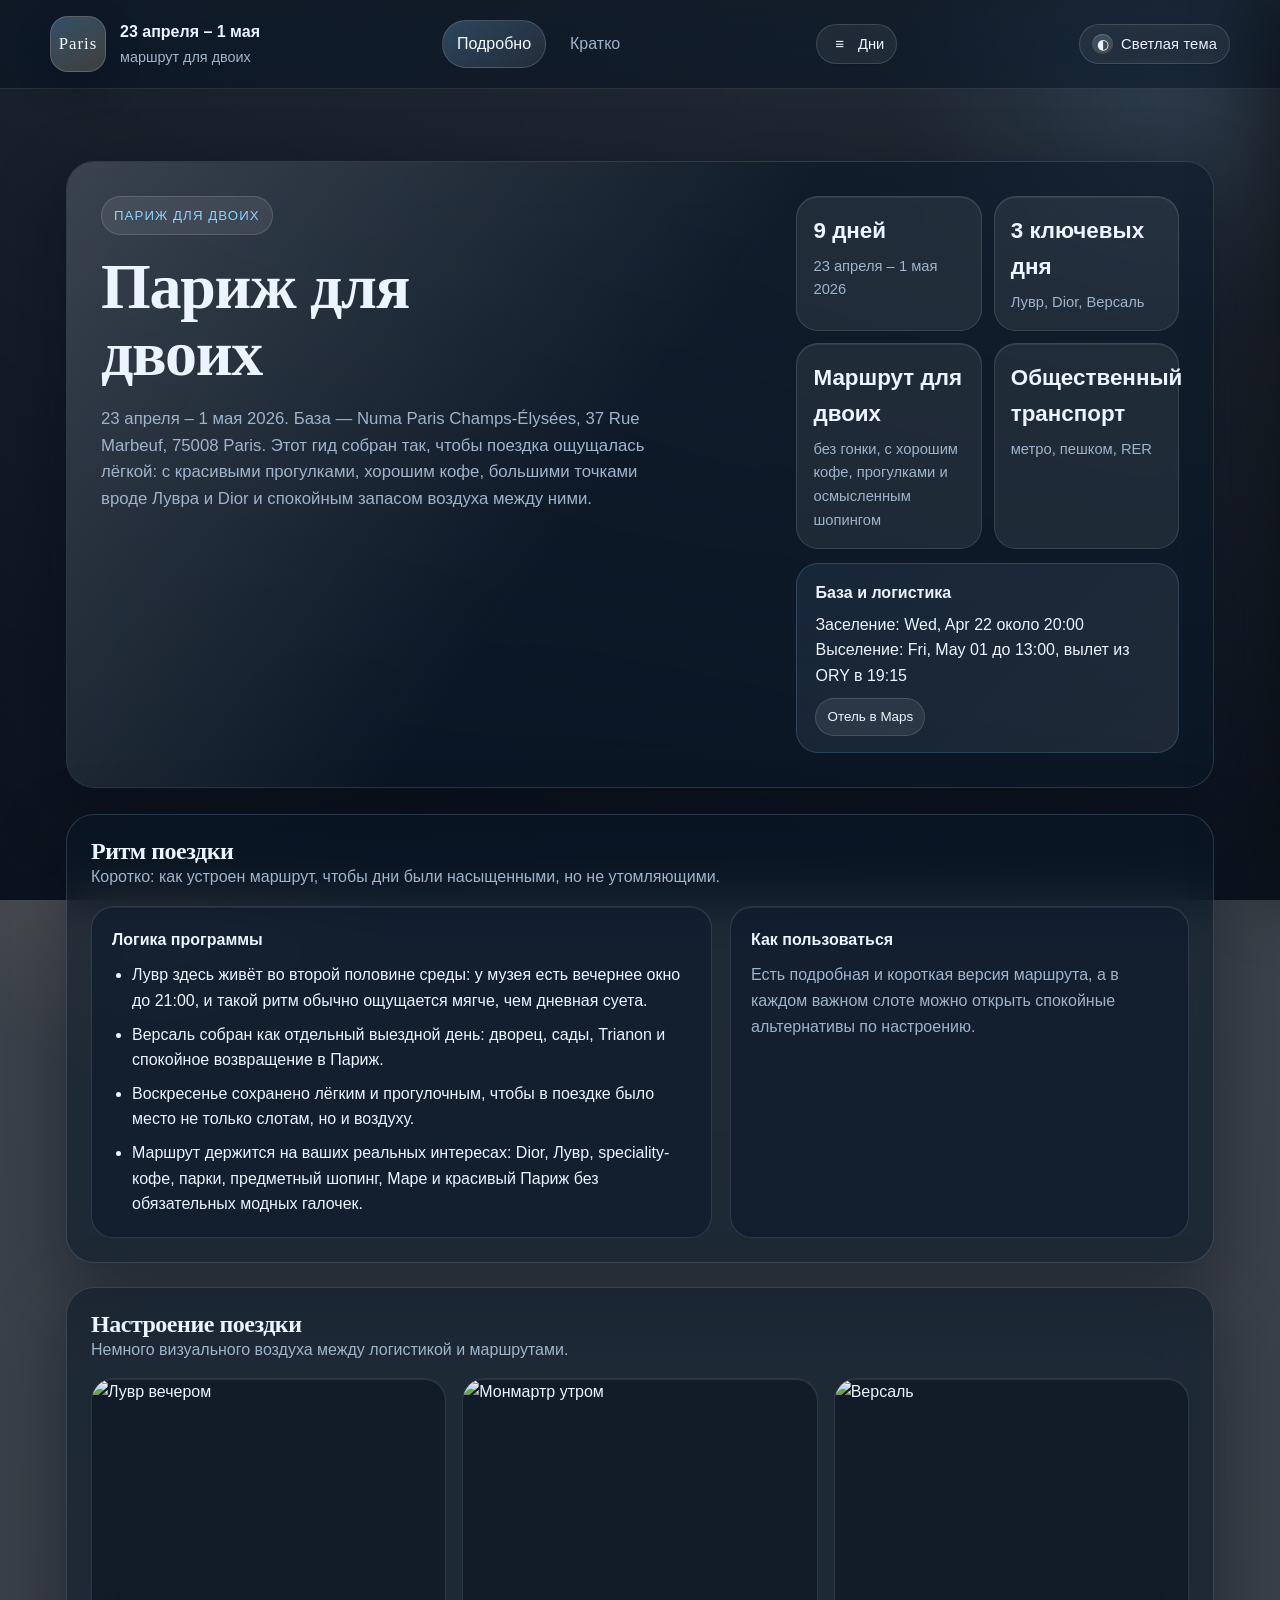
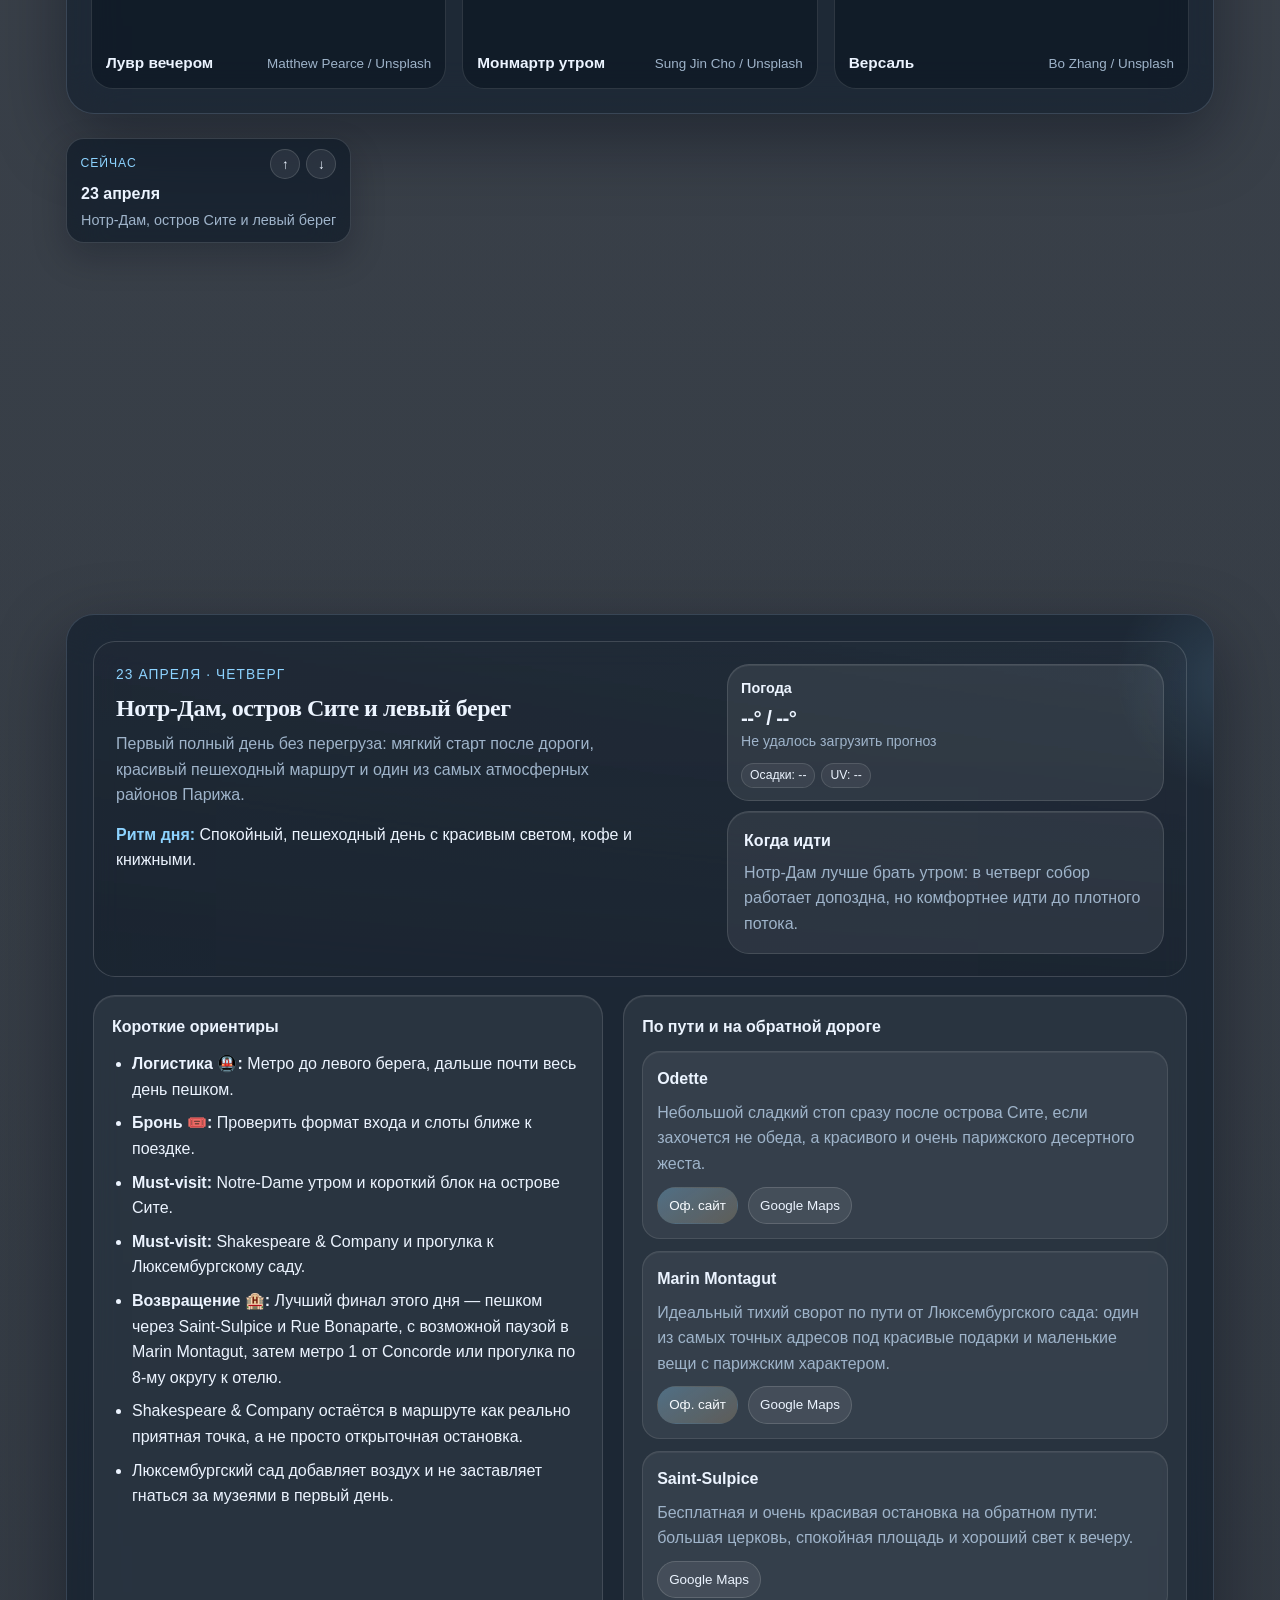
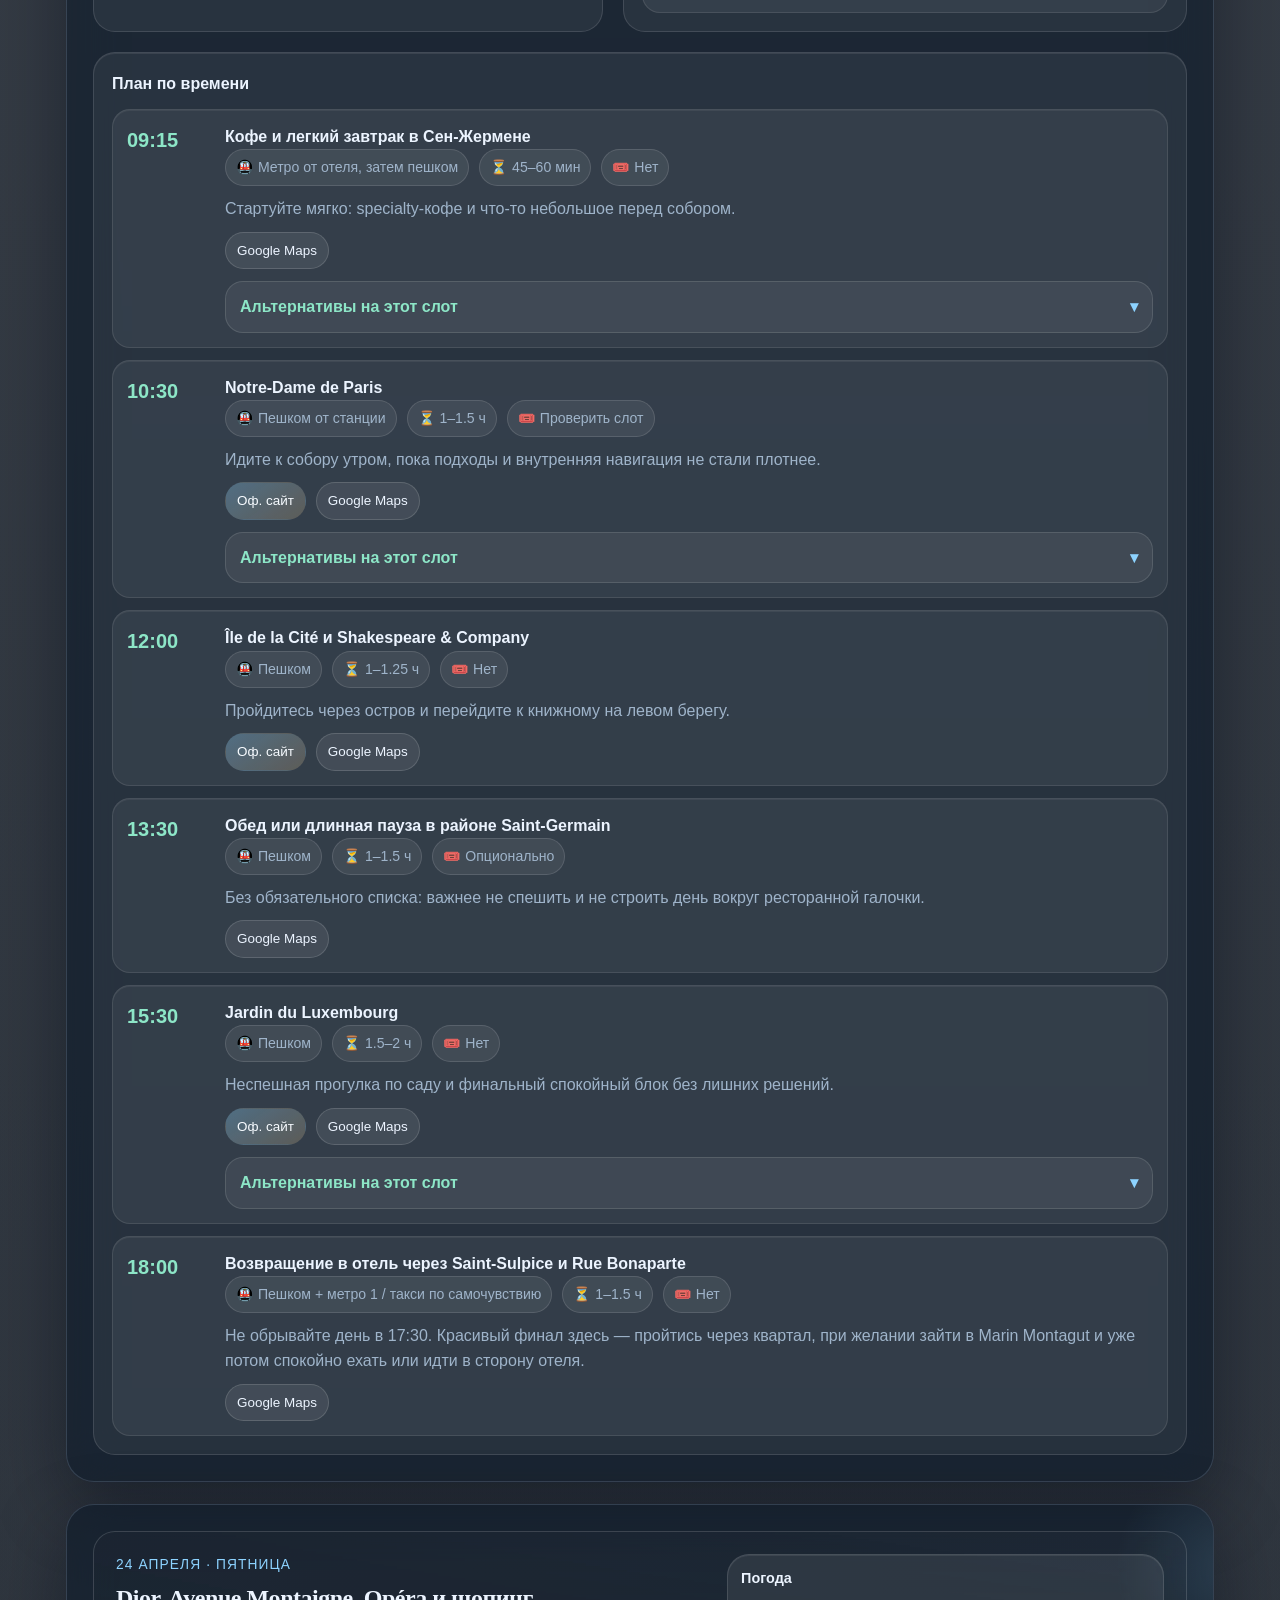
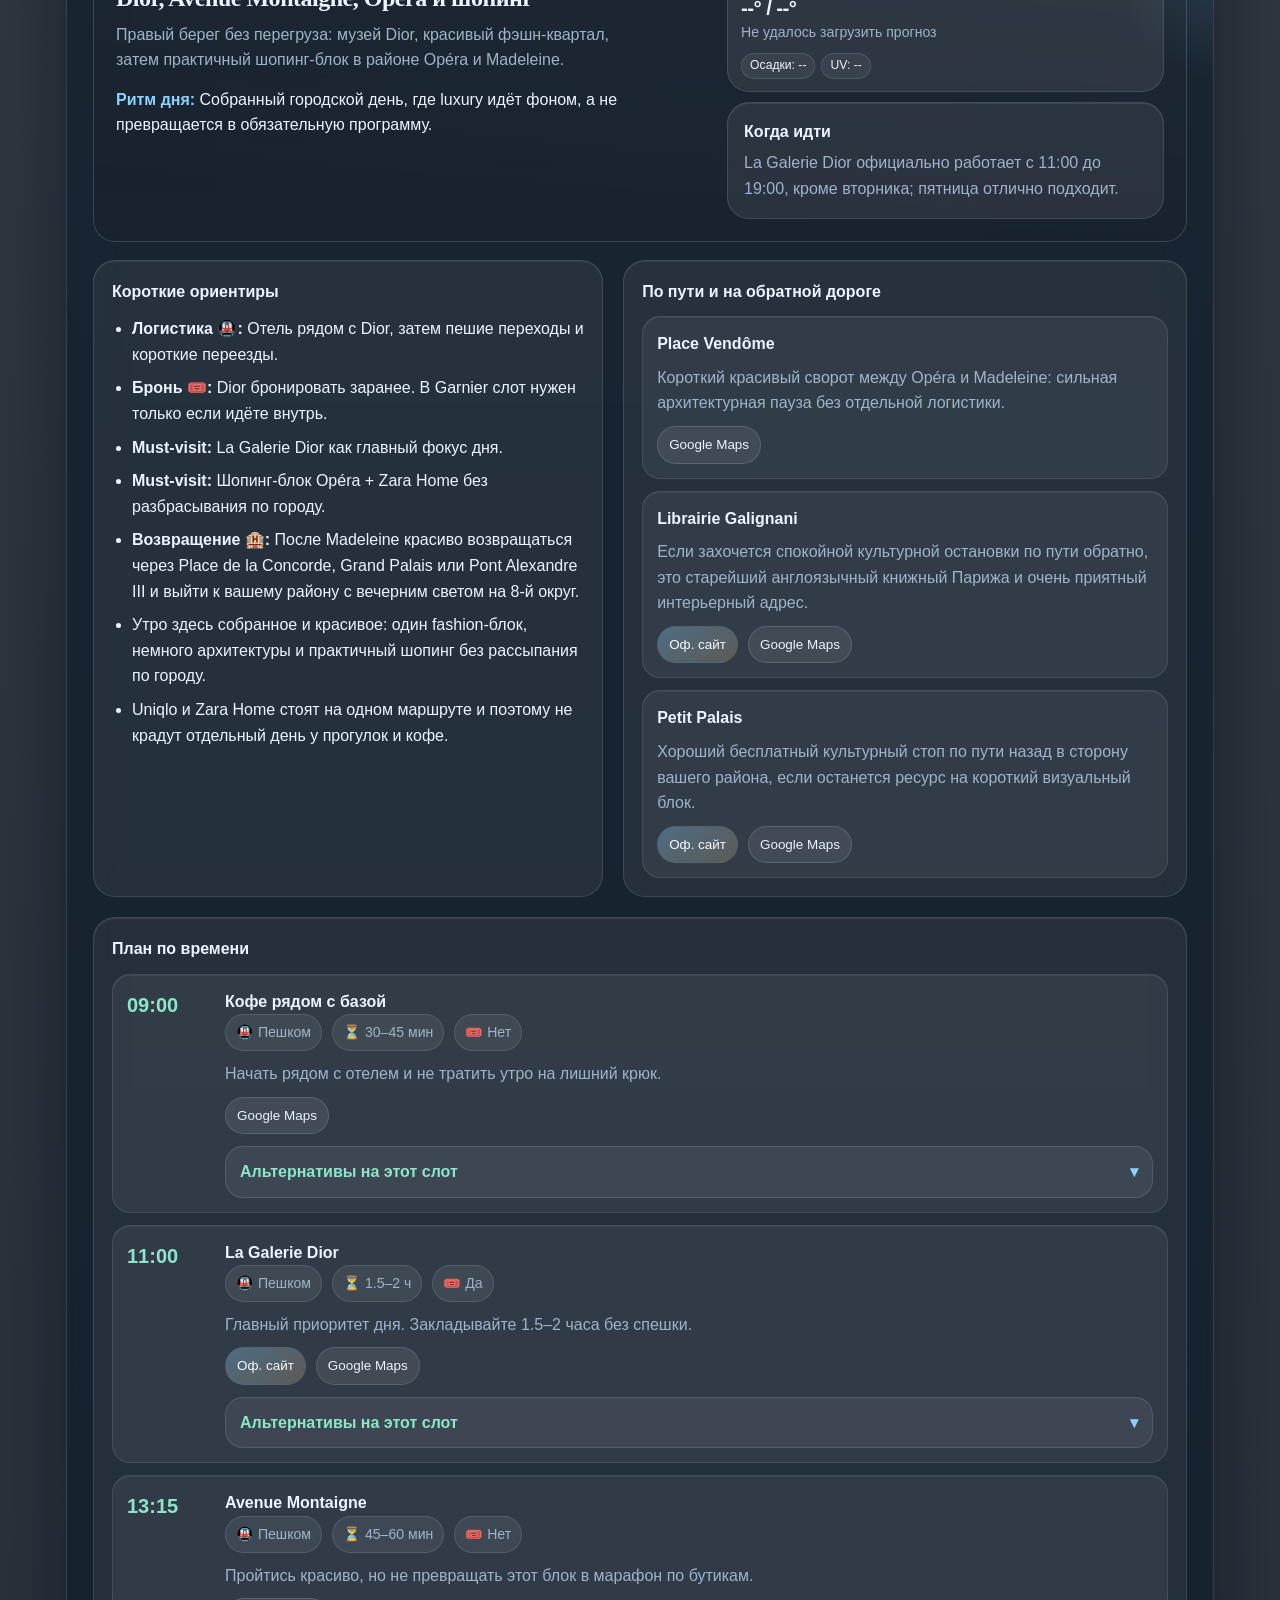
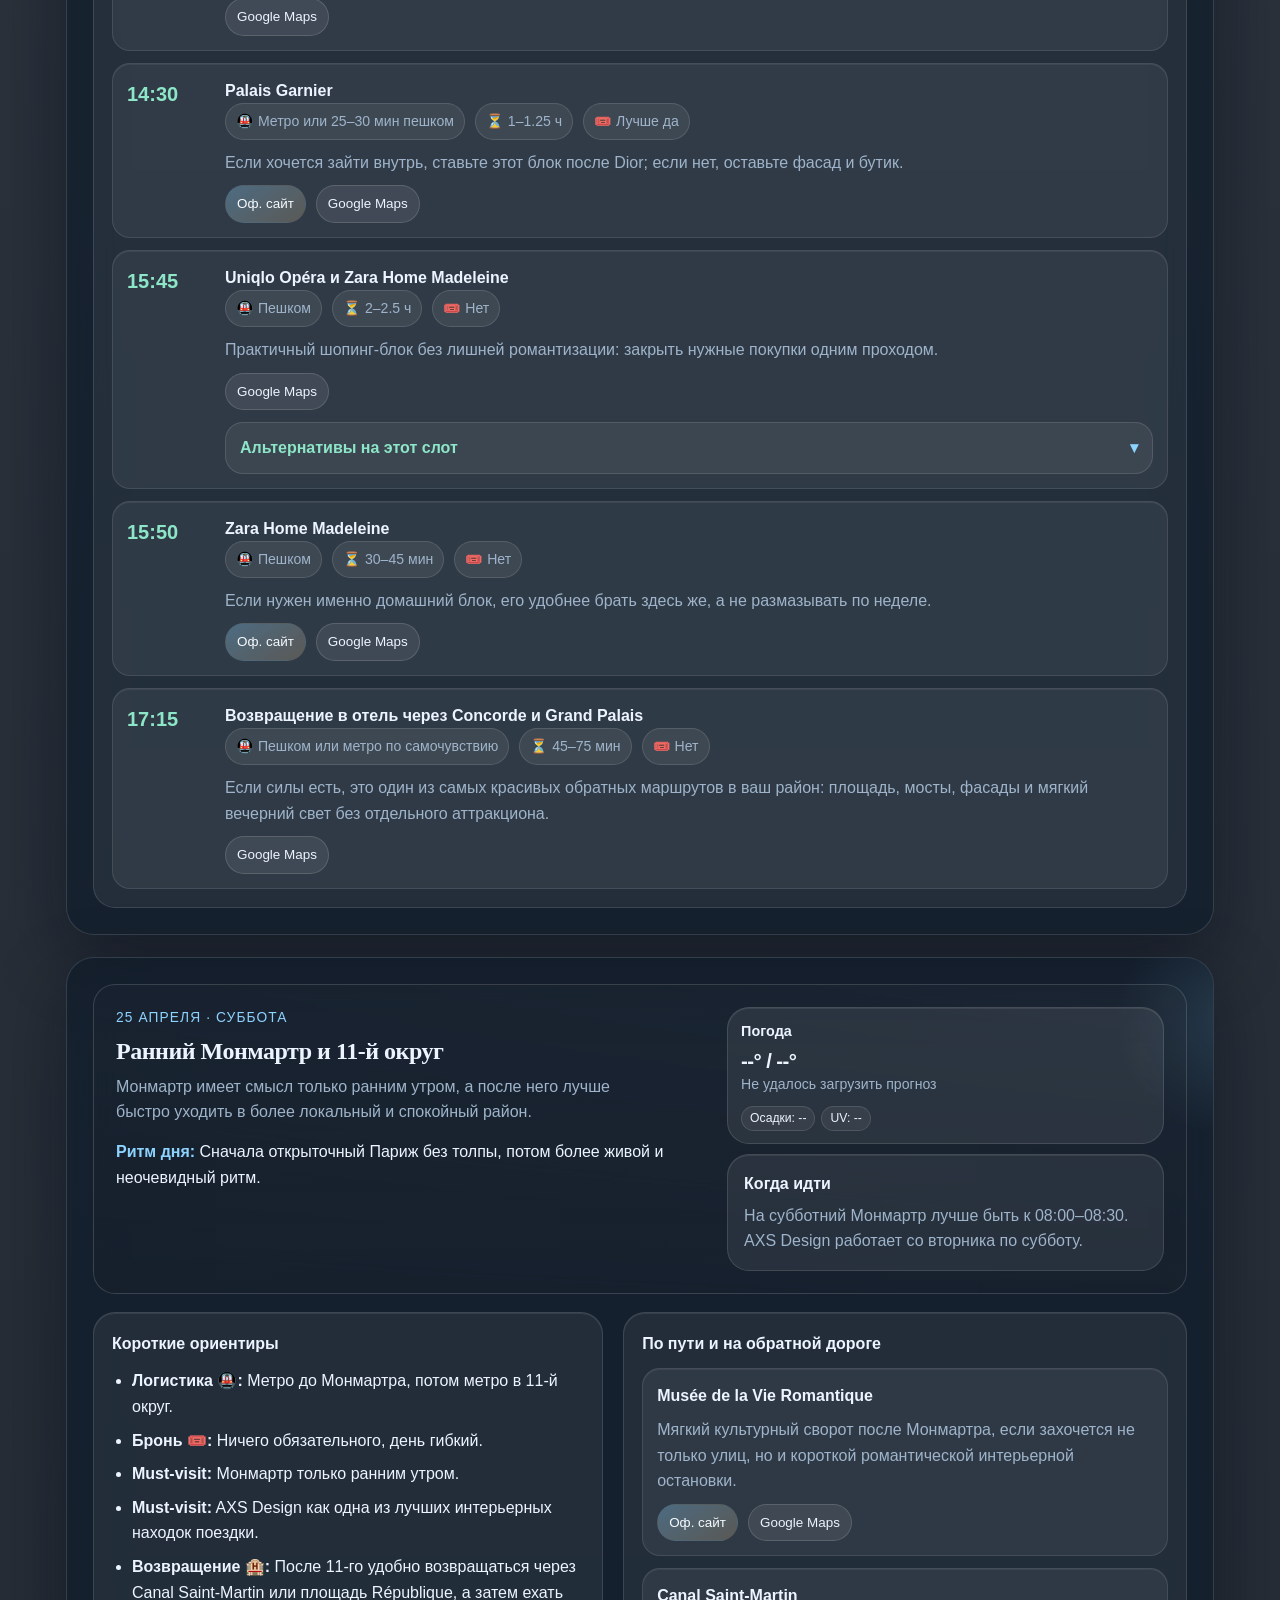
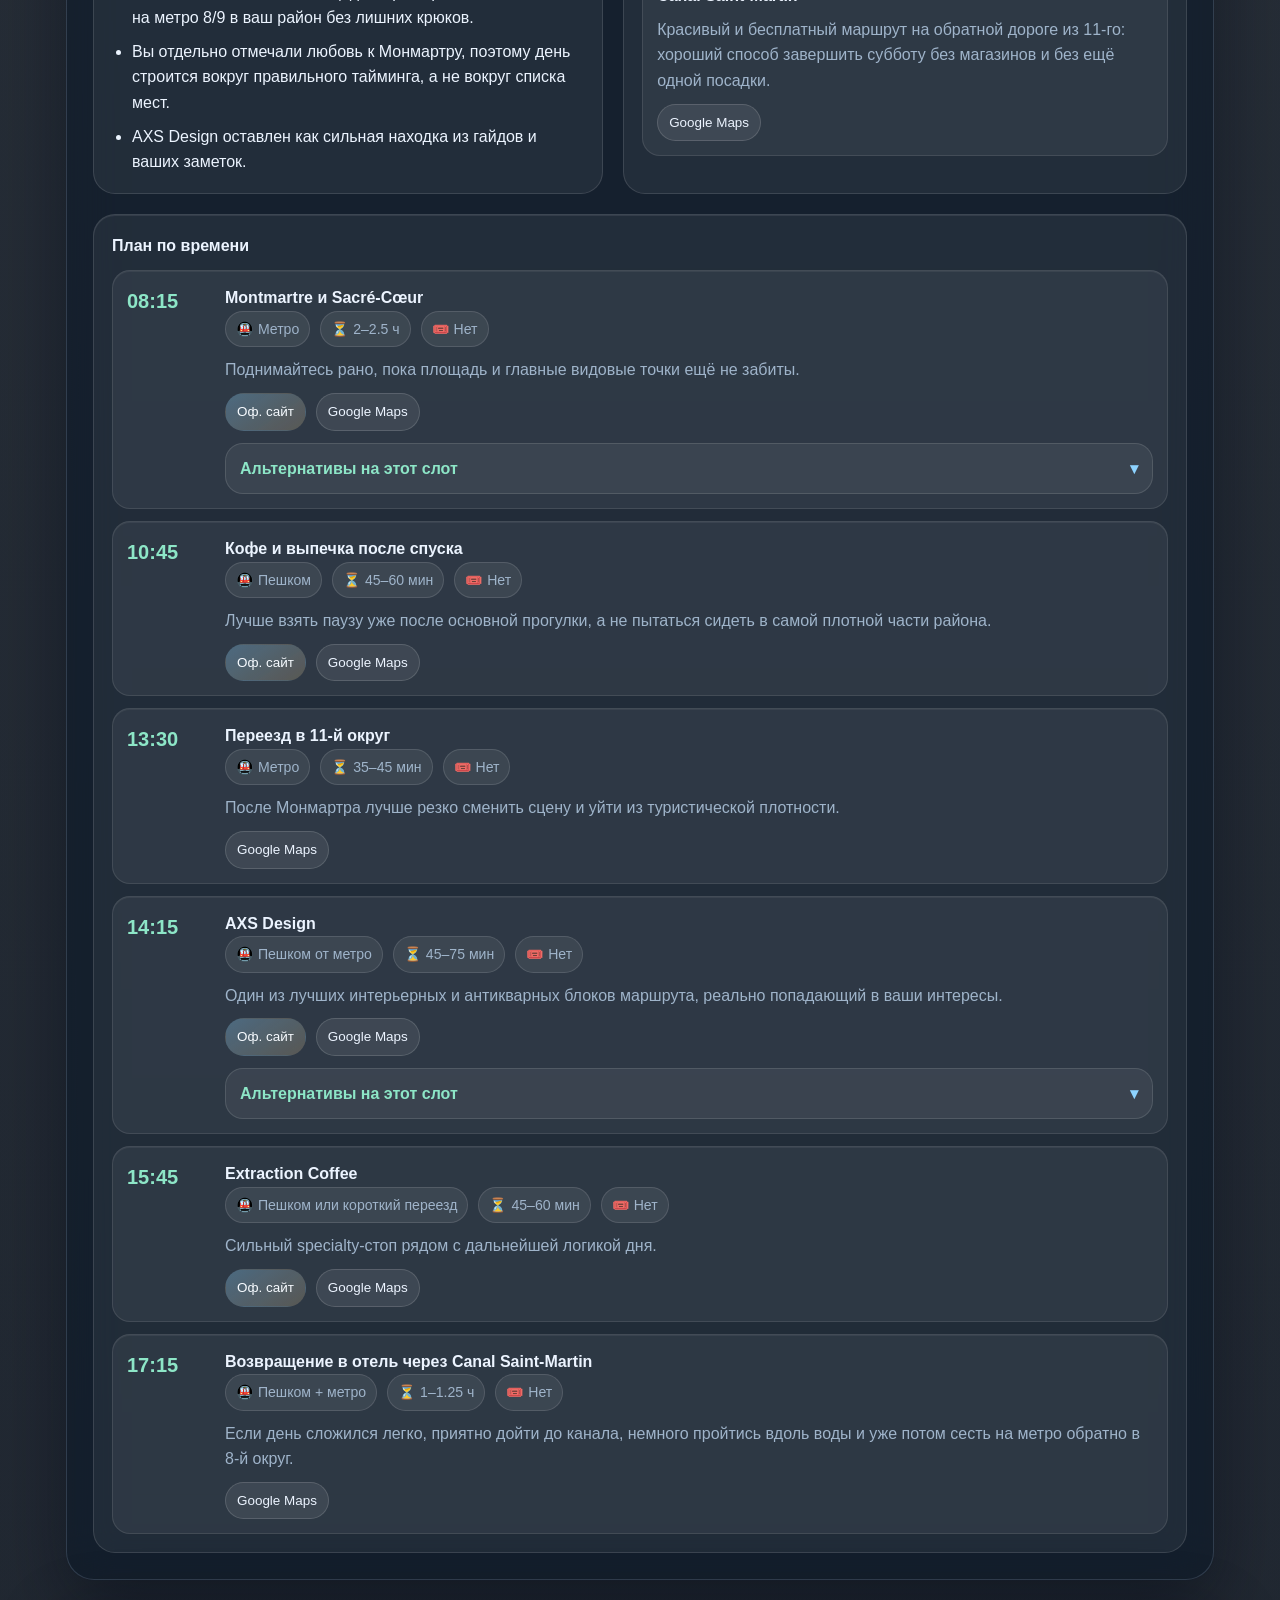
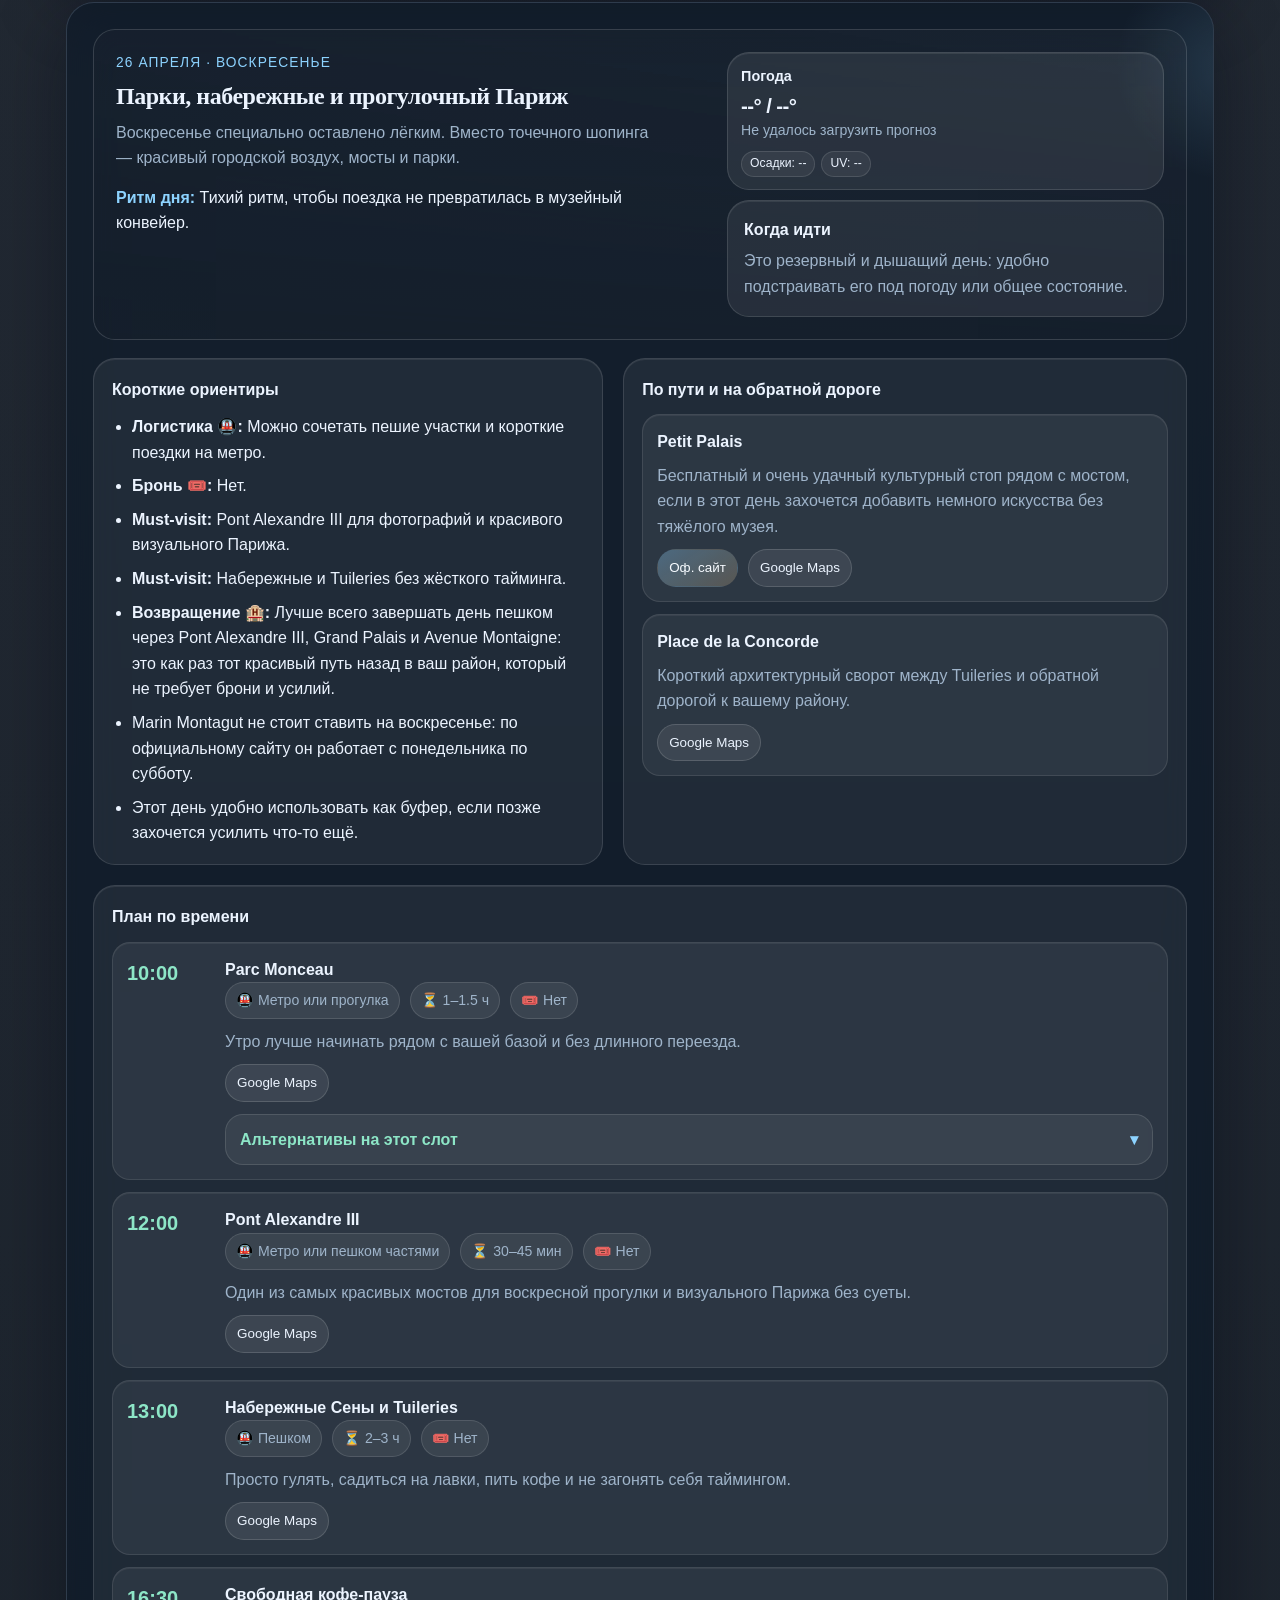
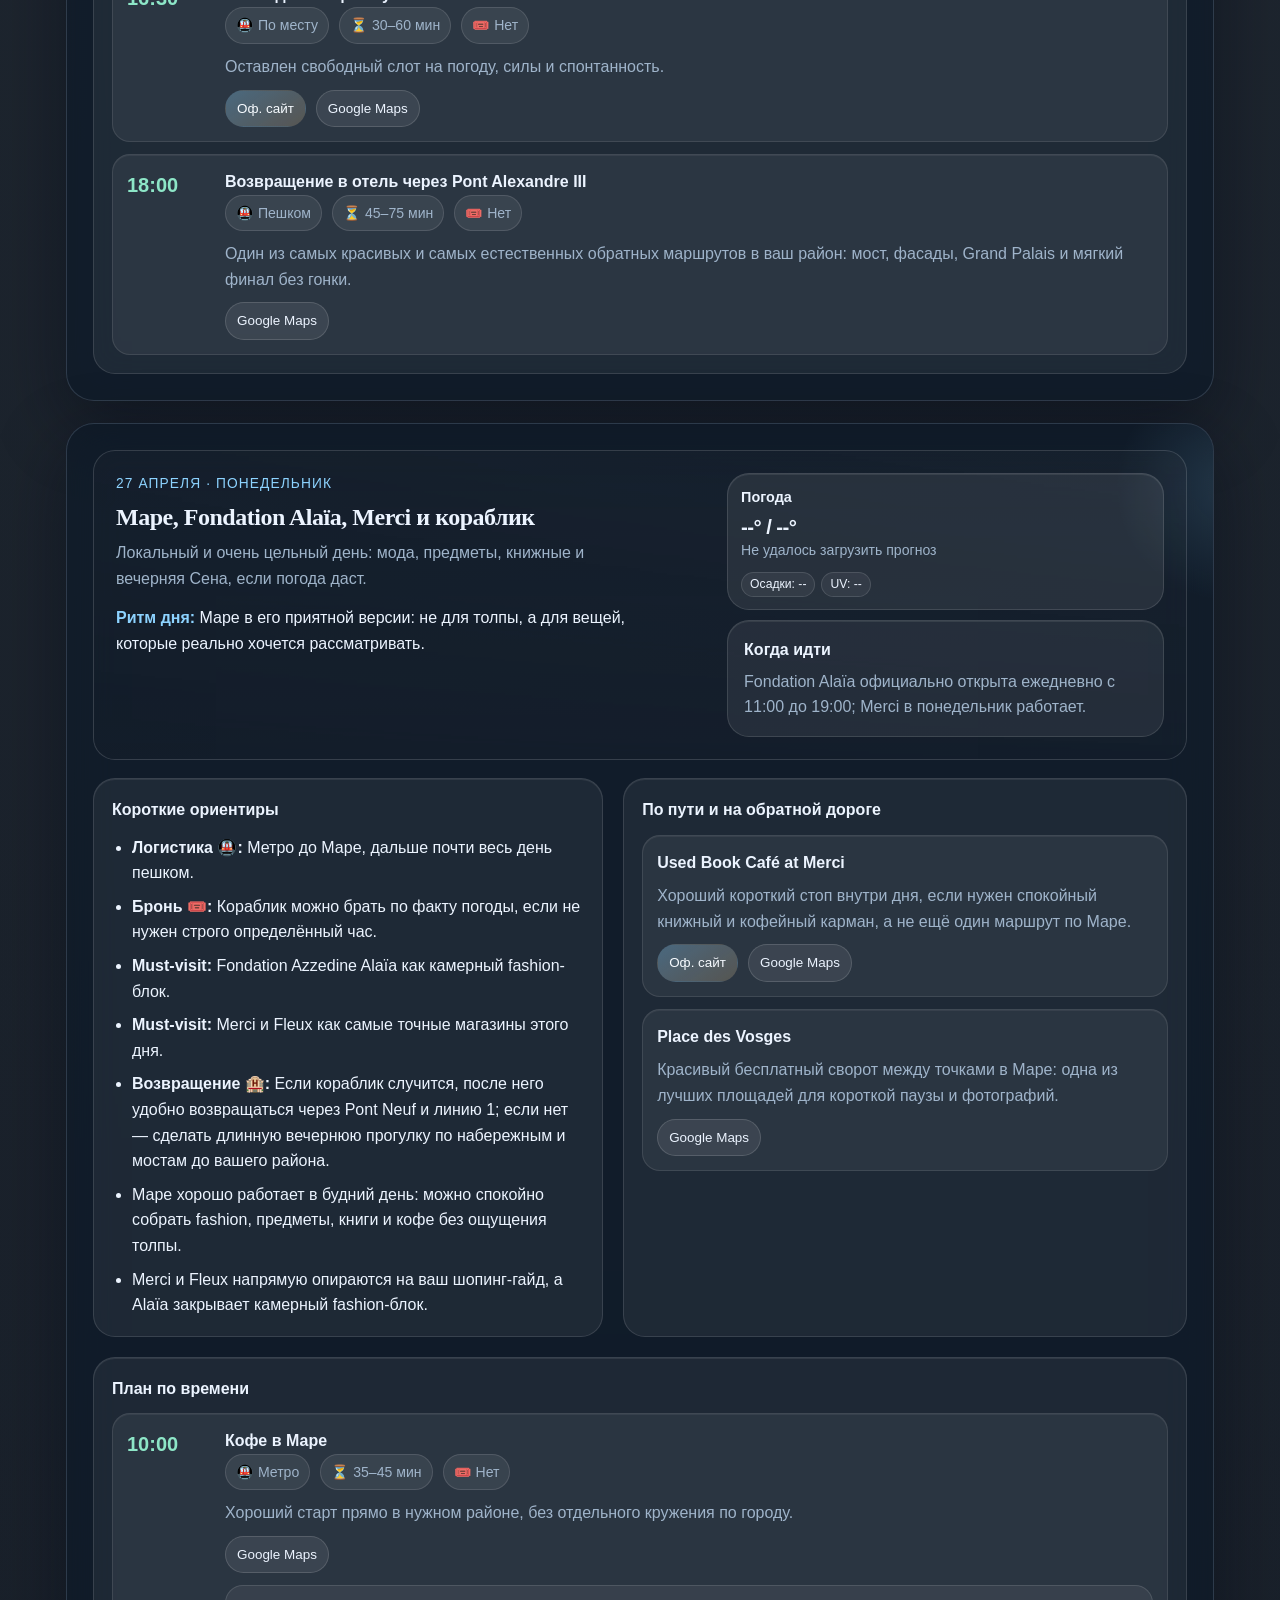
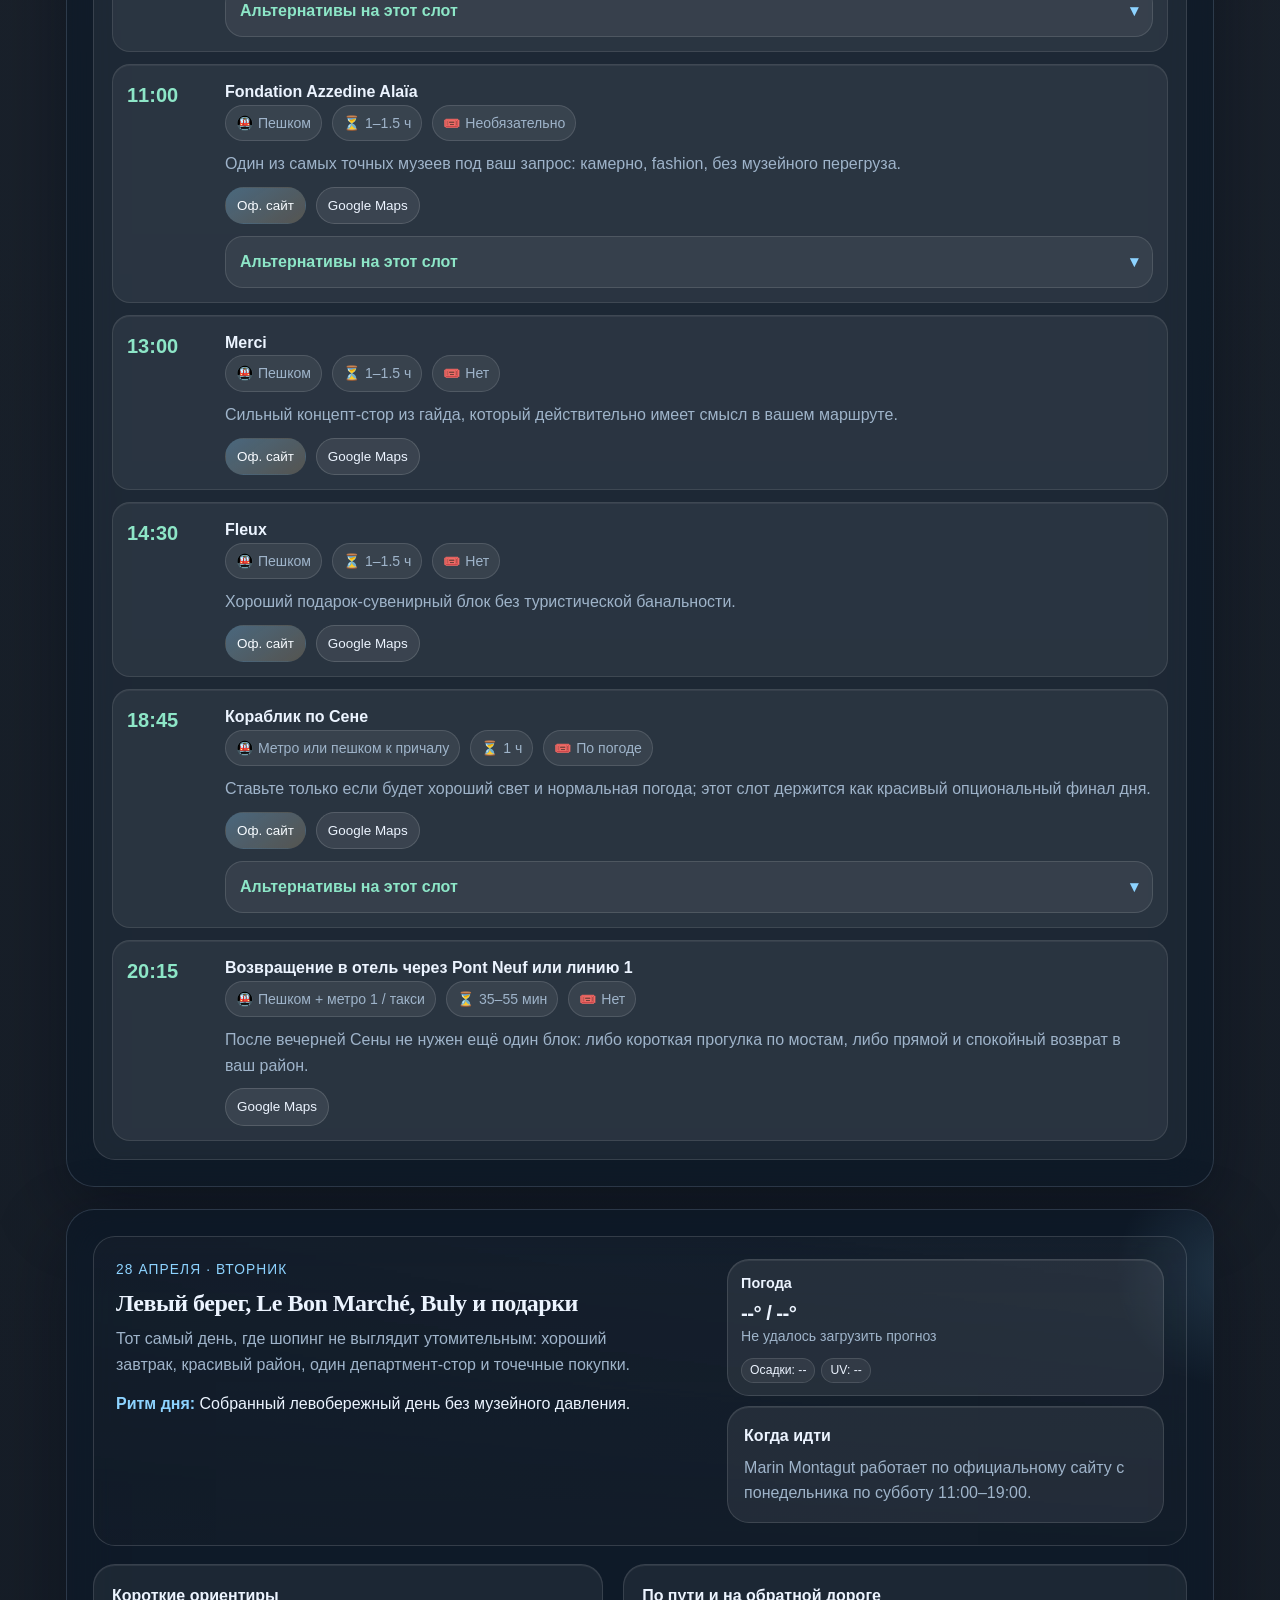
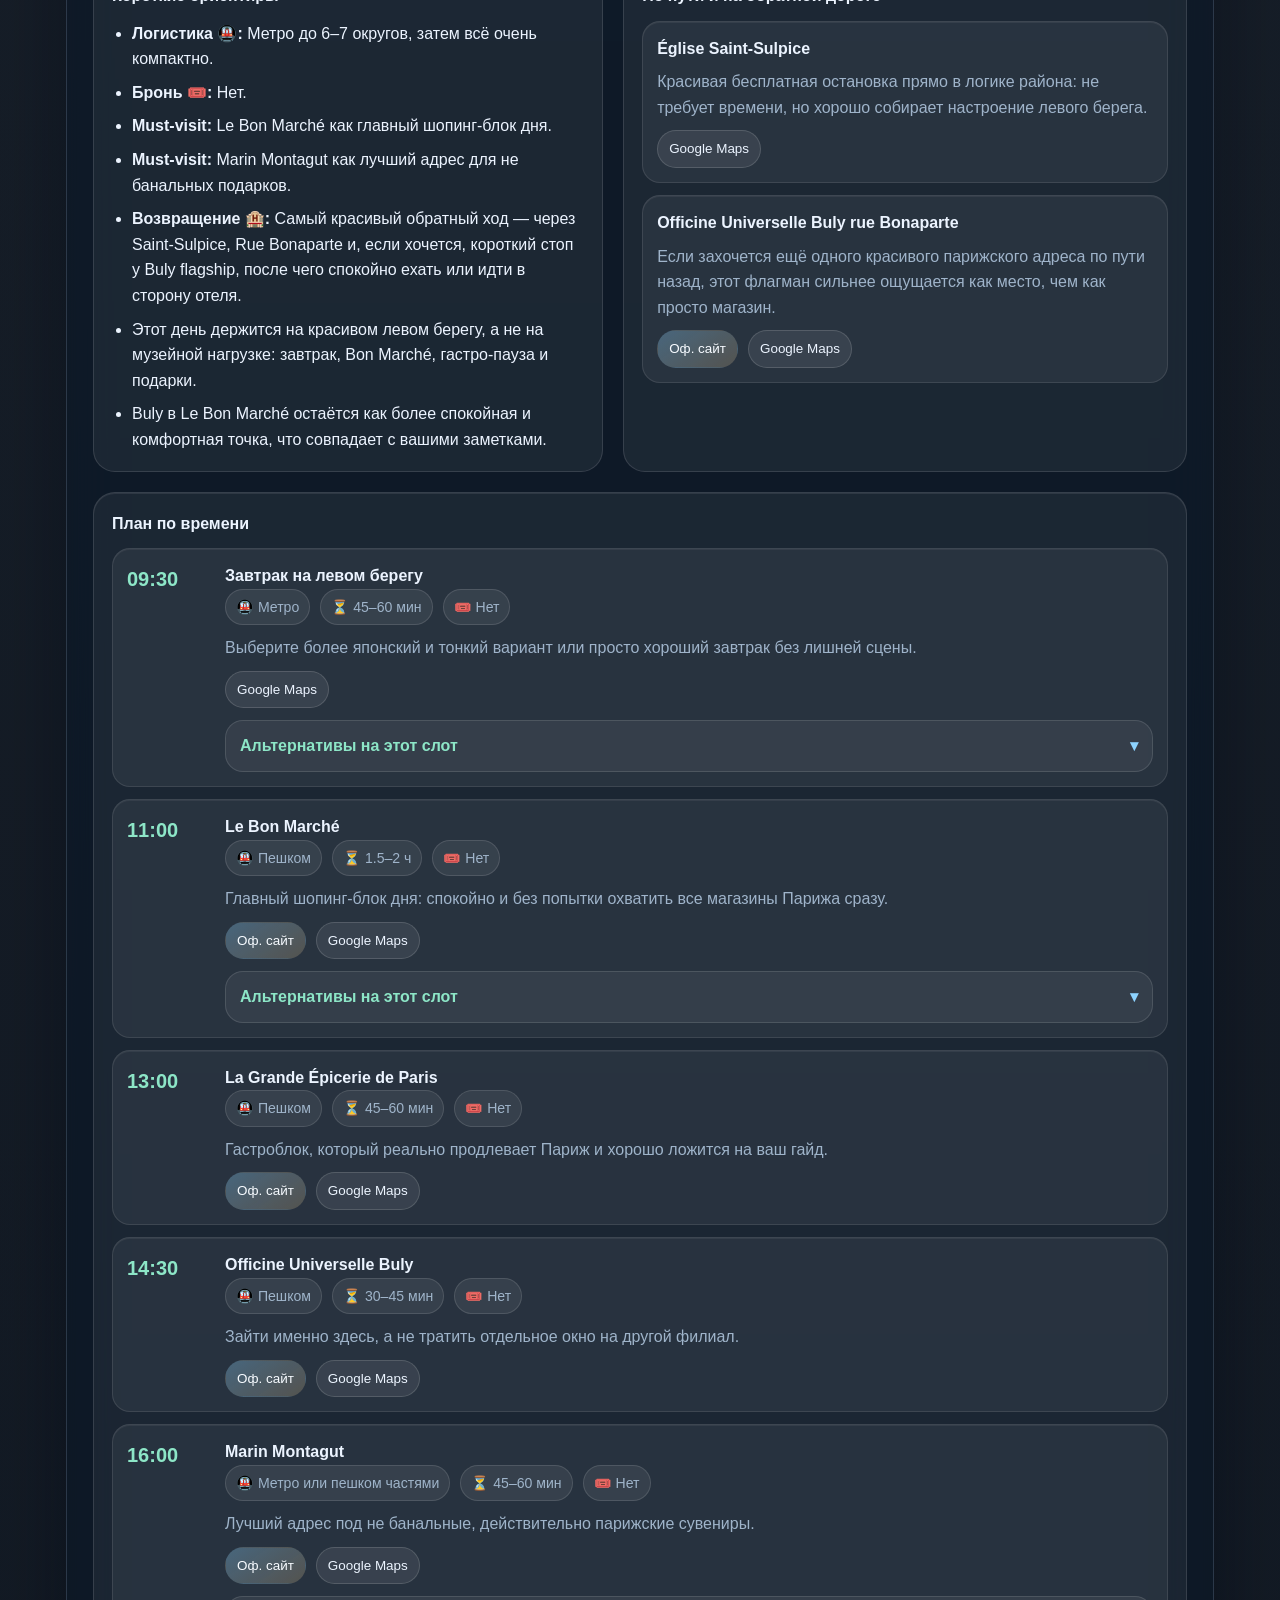
==== commit c4e719f0: "Add share image and warm up site copy" ====
--- a/paris_trip_site/index.html
+++ b/paris_trip_site/index.html
@@ -15,6 +15,15 @@
   <meta property="og:description" content="Личный гид по Парижу: маршрут для двоих, музеи, прогулки, кофе, шопинг и Версаль.">
   <meta property="og:type" content="website">
   <meta property="og:locale" content="ru_RU">
+  <meta property="og:url" content="https://lekmaby.github.io/paris_trip/">
+  <meta property="og:image" content="https://lekmaby.github.io/paris_trip/og-image.svg">
+  <meta property="og:image:type" content="image/svg+xml">
+  <meta property="og:image:width" content="1200">
+  <meta property="og:image:height" content="630">
+  <meta name="twitter:card" content="summary_large_image">
+  <meta name="twitter:title" content="Париж 23 апреля – 1 мая 2026">
+  <meta name="twitter:description" content="Личный гид по Парижу: маршрут для двоих, музеи, прогулки, кофе, шопинг и Версаль.">
+  <meta name="twitter:image" content="https://lekmaby.github.io/paris_trip/og-image.svg">
   <link rel="icon" href="favicon.svg" type="image/svg+xml">
   <script>
     (function () {
